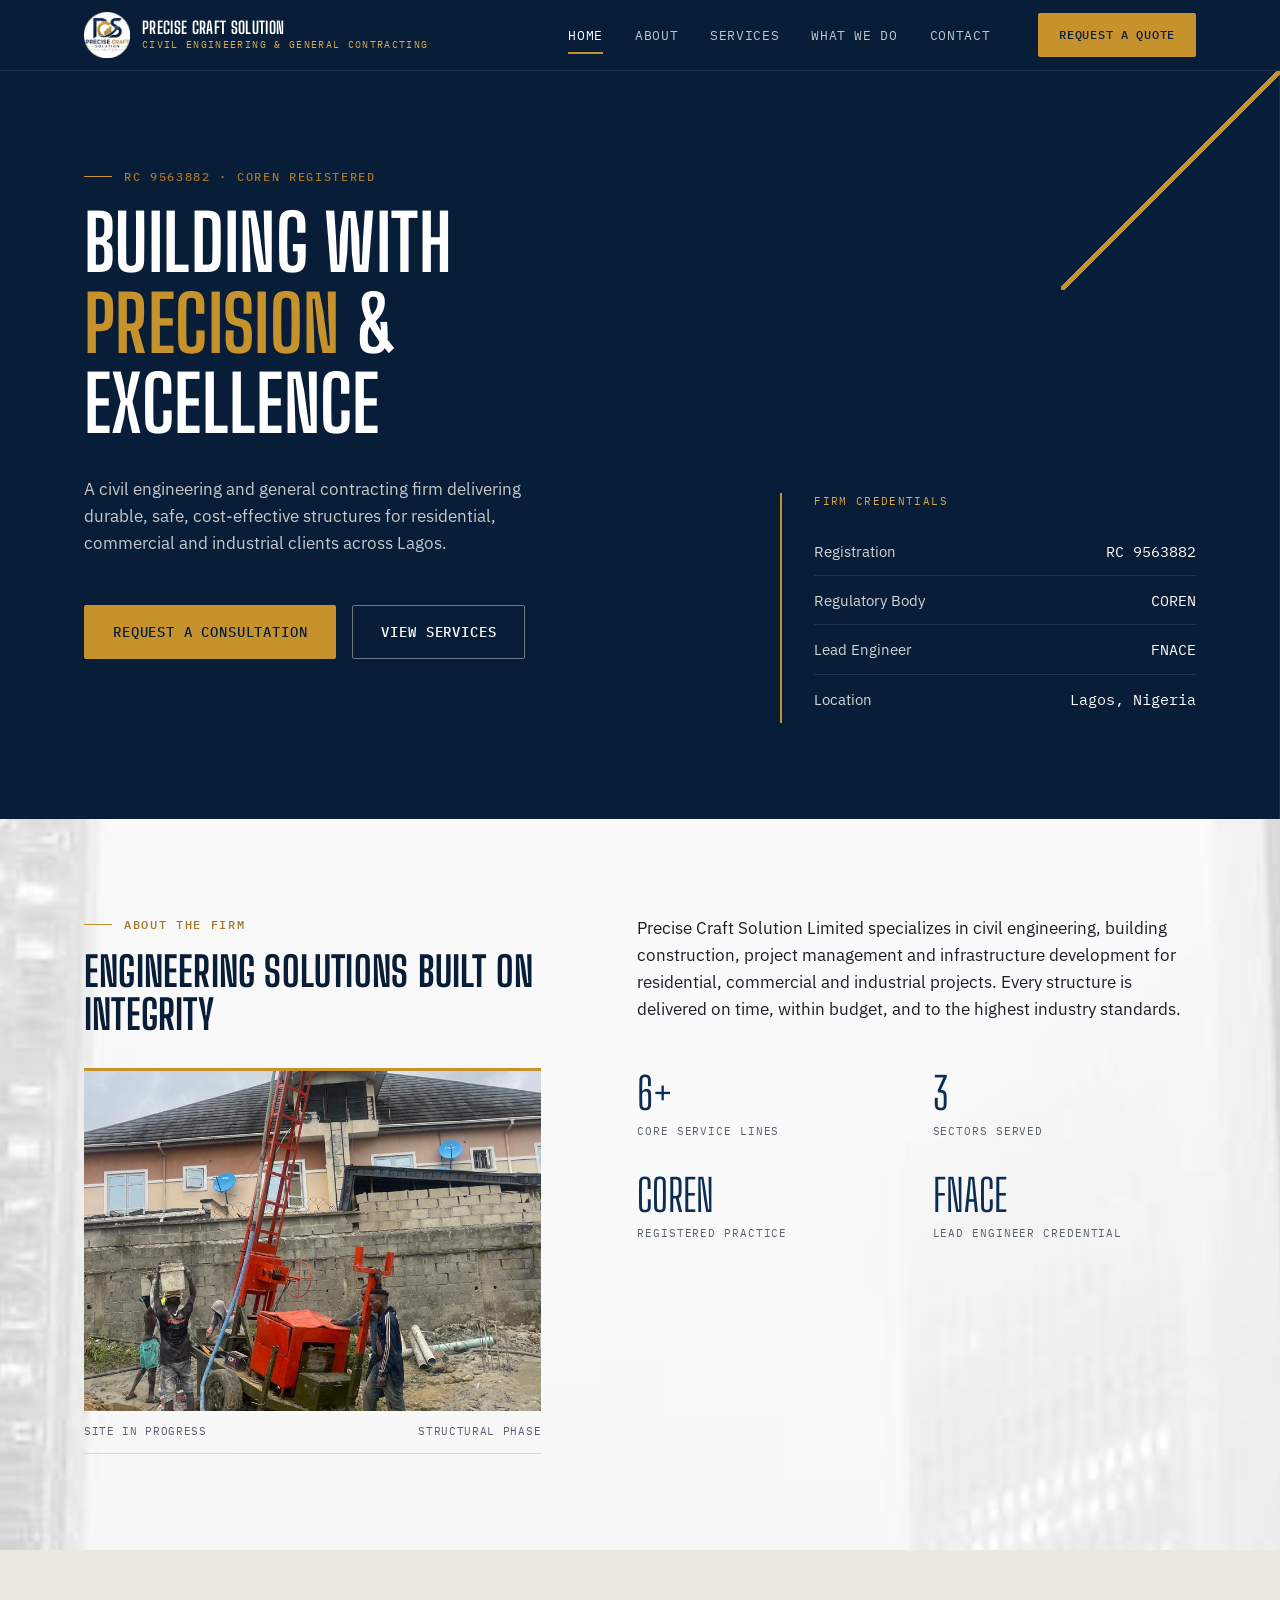
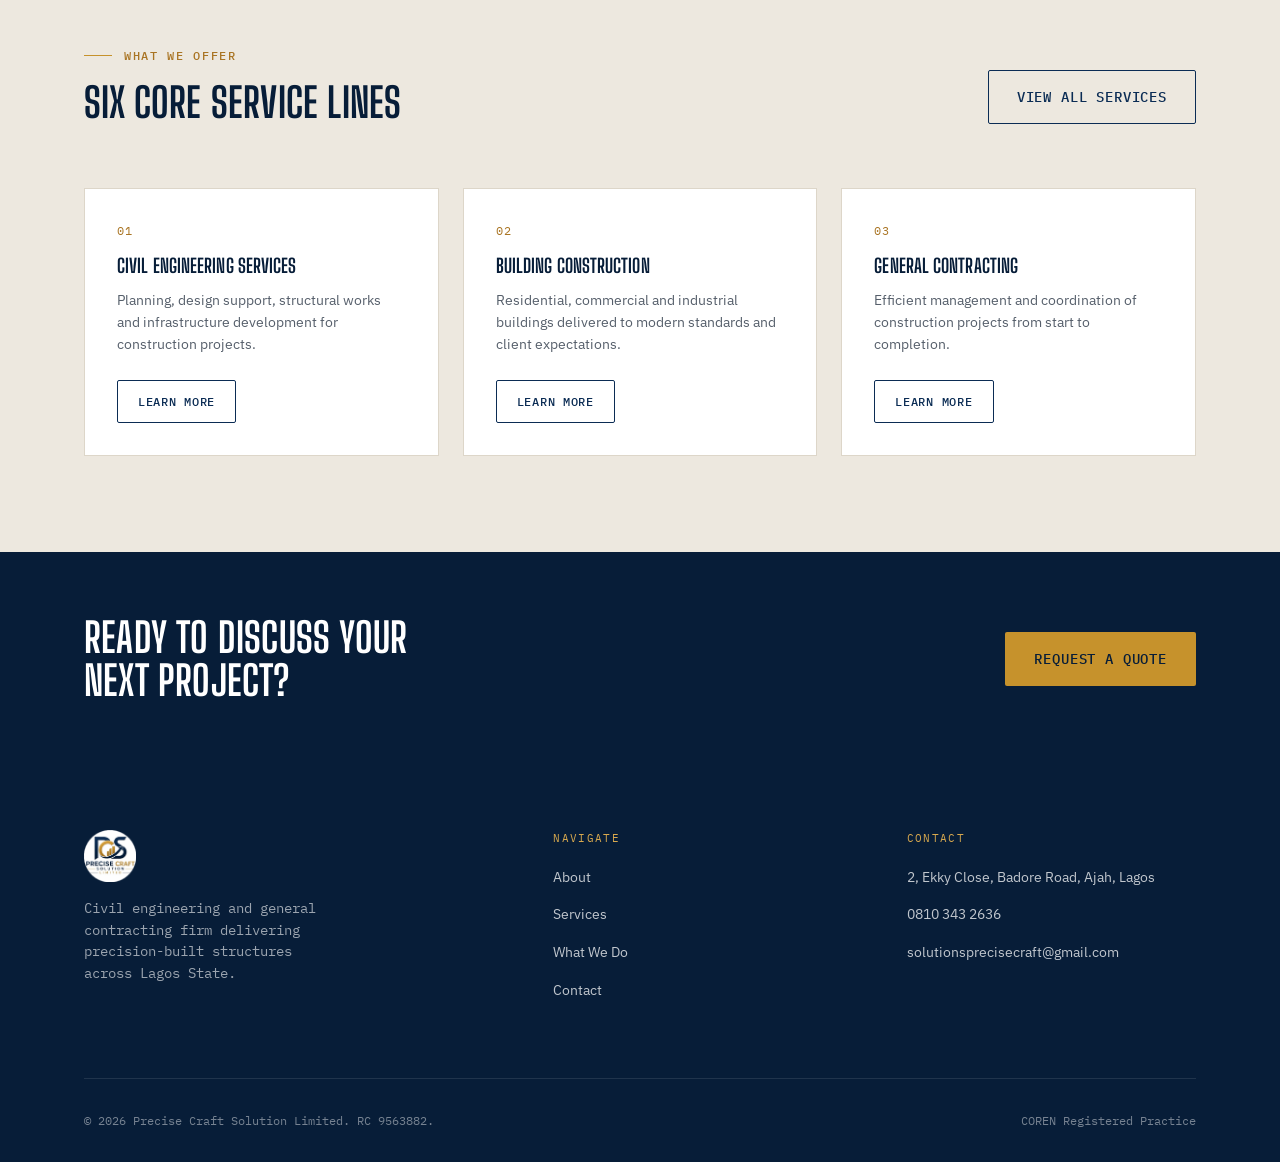
==== index.html @ 860c64ae "first commit" ====
<!DOCTYPE html>
<html lang="en" class="no-js">
<head>
  <script>document.documentElement.classList.replace('no-js','js');</script>
  <meta charset="UTF-8">
  <meta name="viewport" content="width=device-width, initial-scale=1.0">
  <title>Precise Craft Solution Limited | Civil Engineering & General Contracting</title>
  <meta name="description" content="Precise Craft Solution Limited is a COREN-registered civil engineering and general contracting firm delivering building construction, road works, renovation and project management across Lagos.">
   
  <link rel="preconnect" href="https://fonts.googleapis.com">
  <link rel="preconnect" href="https://fonts.gstatic.com" crossorigin>
  <link href="https://fonts.googleapis.com/css2?family=Big+Shoulders+Display:wght@600;700;800&family=IBM+Plex+Sans:wght@400;500;600&family=IBM+Plex+Mono:wght@400;500&display=swap" rel="stylesheet">
   
    <link rel="icon" type="image/png" sizes="192x192" href="assets/Dsfavicon_io/android-chrome-192x192.png">
    <link rel="icon" type="image/png" sizes="512x512" href="assets/Dsfavicon_io/android-chrome-512x512.png">
   <link rel="apple-touch-icon" sizes="180x180" href="assets/Dsfavicon_io/apple-touch-icon.png">
   <link rel="icon" type="image/png" sizes="32x32" href="assets/Dsfavicon_io/favicon-16x16.png">
   <link rel="icon" type="image/png" sizes="16x16" href="assets/Dsfavicon_io/favicon-32x32.png">
   <link rel="manifest" href="assets/Dsfavicon_io/site.webmanifest">

  <link rel="stylesheet" href="css/variables.css">
  <link rel="stylesheet" href="css/base.css">
  <link rel="stylesheet" href="css/typography.css">
  <link rel="stylesheet" href="css/components.css">
  <link rel="stylesheet" href="css/home.css">

</head>
<body>
   <!-- Page Loader -->
    <div class="page-loader" id="pageLoader">
      <div class="loader-logo"><img src="assets/images/logo.png"></div>
      <div class="loader-bar"><div class="loader-fill"></div></div>
    </div>

  <a href="#main" class="visually-hidden">Skip to main content</a>

  <header class="site-header">
    <div class="container site-header__inner">
      <a href="index.html" class="site-header__brand">
        <img src="assets/images/logo.png" alt="Precise Craft Solution Limited logo">
        <span class="site-header__brand-text">Precise Craft Solution
          <span>Civil Engineering &amp; General Contracting</span>
        </span>
      </a>

      <nav class="site-nav" aria-label="Primary">
        <ul class="site-nav__list">
          <li><a href="index.html" aria-current="page">Home</a></li>
          <li><a href="about.html">About</a></li>
          <li><a href="services.html">Services</a></li>
          <li><a href="capabilities.html">What We Do</a></li>
          <li><a href="contact.html">Contact</a></li>
        </ul>
        <a href="contact.html" class="btn btn-primary btn-small">Request a Quote</a>
      </nav>

      <button class="nav-toggle" aria-label="Toggle menu" aria-expanded="false">
        <span></span><span></span><span></span>
      </button>
    </div>
  </header>

  <main id="main">

    <!-- HERO -->
    <section class="hero">
      <div class="container hero__grid">
        <div>
          <p class="eyebrow">RC 9563882 · COREN Registered</p>
          <h1 class="hero__headline">Building With <em>Precision</em> &amp; Excellence</h1>
          <p class="hero__lead">A civil engineering and general contracting firm delivering durable, safe, cost-effective structures for residential, commercial and industrial clients across Lagos.</p>
          <div class="hero__actions">
            <a href="contact.html" class="btn btn-primary">Request a Consultation</a>
            <a href="services.html" class="btn btn-outline-light">View Services</a>
          </div>
        </div>

        <div class="hero__panel">
          <p class="hero__panel-label">Firm Credentials</p>
          <ul class="hero__panel-list">
            <li><span>Registration</span><span>RC 9563882</span></li>
            <li><span>Regulatory Body</span><span>COREN</span></li>
            <li><span>Lead Engineer</span><span>FNACE</span></li>
            <li><span>Location</span><span>Lagos, Nigeria</span></li>
          </ul>
        </div>
      </div>
    </section>

    <!-- INTRO / CAPACITY -->
    <section class="intro">
      <div class="container intro__grid">
        <div>
          <p class="eyebrow">About The Firm</p>
          <h2>Engineering Solutions Built On Integrity</h2>
          <div class="intro__media reveal" style="margin-top: var(--space-6);">
            <img src="assets/images/site-work.jpg" alt="Concrete building structure under construction with scaffolding and site crane" loading="lazy">
            <div class="intro__media-caption">
              <span>Site In Progress</span>
              <span>Structural Phase</span>
            </div>
          </div>
        </div>
        <div>
          <p class="lead">Precise Craft Solution Limited specializes in civil engineering, building construction, project management and infrastructure development for residential, commercial and industrial projects. Every structure is delivered on time, within budget, and to the highest industry standards.</p>

          <div class="intro__stats reveal">
            <div>
              <div class="stat__number">6+</div>
              <div class="stat__label">Core Service Lines</div>
            </div>
            <div>
              <div class="stat__number">3</div>
              <div class="stat__label">Sectors Served</div>
            </div>
            <div>
              <div class="stat__number">COREN</div>
              <div class="stat__label">Registered Practice</div>
            </div>
            <div>
              <div class="stat__number">FNACE</div>
              <div class="stat__label">Lead Engineer Credential</div>
            </div>
          </div>
        </div>
      </div>
    </section>

    <!-- SERVICES PREVIEW -->
    <section class="services-preview">
      <div class="container">
        <div class="services-preview__header">
          <div>
            <p class="eyebrow">What We Offer</p>
            <h2>Six Core Service Lines</h2>
          </div>
          <a href="services.html" class="btn btn-outline-dark">View All Services</a>
        </div>

        <div class="service-grid">
          <article class="card reveal">
            <div class="card__index">01</div>
            <h3 class="card__title">Civil Engineering Services</h3>
            <p class="card__text">Planning, design support, structural works and infrastructure development for construction projects.</p>
            <a href="services.html#civil-engineering" class="btn btn-outline-dark btn-small">Learn More</a>
          </article>

          <article class="card reveal">
            <div class="card__index">02</div>
            <h3 class="card__title">Building Construction</h3>
            <p class="card__text">Residential, commercial and industrial buildings delivered to modern standards and client expectations.</p>
            <a href="services.html#building-construction" class="btn btn-outline-dark btn-small">Learn More</a>
          </article>

          <article class="card reveal">
            <div class="card__index">03</div>
            <h3 class="card__title">General Contracting</h3>
            <p class="card__text">Efficient management and coordination of construction projects from start to completion.</p>
            <a href="services.html#general-contracting" class="btn btn-outline-dark btn-small">Learn More</a>
          </article>
        </div>
      </div>
    </section>

    <!-- CTA BAND -->
    <section class="cta-band">
      <div class="container cta-band__inner">
        <h2>Ready To Discuss Your Next Project?</h2>
        <a href="contact.html" class="btn btn-primary">Request a Quote</a>
      </div>
    </section>

  </main>

  <footer class="site-footer">
    <div class="container">
      <div class="footer-grid">
        <div>
          <img src="assets/images/logo.png" alt="Precise Craft Solution Limited" style="height:52px;width:52px;">
          <p class="footer-brand__text">Civil engineering and general contracting firm delivering precision-built structures across Lagos State.</p>
        </div>
        <div>
          <p class="footer-heading">Navigate</p>
          <ul class="footer-list">
            <li><a href="about.html">About</a></li>
            <li><a href="services.html">Services</a></li>
            <li><a href="capabilities.html">What We Do</a></li>
            <li><a href="contact.html">Contact</a></li>
          </ul>
        </div>
        <div>
          <p class="footer-heading">Contact</p>
          <ul class="footer-list">
            <li><span>2, Ekky Close, Badore Road, Ajah, Lagos</span></li>
            <li><a href="wa.me/+2348103432636">0810 343 2636</a></li>
            <li><a href="mailto:solutionsprecisecraft@gmail.com">solutionsprecisecraft@gmail.com</a></li>
          </ul>
        </div>
      </div>
      <div class="footer-bottom">
        <span>&copy; 2026 Precise Craft Solution Limited. RC 9563882.</span>
        <span>COREN Registered Practice</span>
      </div>
    </div>
  </footer>

  <script src="js/main.js"></script>
</body>
</html>
---- css/variables.css ----
/* ==========================================================================
   PRECISE CRAFT SOLUTION LIMITED — Design Tokens
   Brand colors extracted directly from company logo.
   ========================================================================== */

:root {

  /* ---- Color: Navy (primary, dominant) ---- */
  --navy-900: #071D38;   /* deepest — dark section backgrounds */
  --navy-800: #0B2C54;   /* brand primary — logo navy */
  --navy-700: #123A6B;   /* hover / lighter surface on dark */
  --navy-600: #1D4E86;   /* links on dark, mid accents */

  /* ---- Color: Gold (accent — used sparingly) ---- */
  --gold-600: #A97423;   /* deep gold — text-on-light emphasis */
  --gold-500: #C6922C;   /* brand primary gold */
  --gold-400: #D9A94E;   /* lighter gold — hover states */
  --gold-100: #F3E4C6;   /* faint gold wash — badges, tints */

  /* ---- Color: Neutrals (warm, not clinical) ---- */
  --concrete-100: #F6F3EE; /* page background — warm off-white */
  --concrete-200: #EDE8DF; /* section alternation */
  --concrete-300: #DDD6C9; /* borders, hairlines */
  --steel-400: #8B93A0;    /* secondary neutral, muted labels */
  --steel-600: #565F6B;    /* body text on light, secondary */
  --ink-900: #1A1F27;      /* primary text — warm near-black */

  /* ---- Color: Surface / Utility ---- */
  --white: #FFFFFF;
  --success: #2F6B4F;
  --error: #A63A3A;

  /* ---- Typography ---- */
  --font-display: 'Big Shoulders Display', sans-serif;
  --font-body: 'IBM Plex Sans', sans-serif;
  --font-mono: 'IBM Plex Mono', monospace;

  /* Type scale (fluid via clamp) */
  --text-display: clamp(2.75rem, 6vw, 5.5rem);
  --text-h1: clamp(2.25rem, 4.5vw, 3.75rem);
  --text-h2: clamp(1.75rem, 3.2vw, 2.75rem);
  --text-h3: clamp(1.35rem, 2.2vw, 1.75rem);
  --text-h4: clamp(1.1rem, 1.5vw, 1.35rem);
  --text-body-lg: clamp(1.05rem, 1.3vw, 1.2rem);
  --text-body: 1rem;
  --text-small: 0.875rem;
  --text-caption: 0.75rem;

  /* ---- Spacing (8pt grid) ---- */
  --space-1: 4px;
  --space-2: 8px;
  --space-3: 12px;
  --space-4: 16px;
  --space-5: 24px;
  --space-6: 32px;
  --space-7: 48px;
  --space-8: 64px;
  --space-9: 96px;
  --space-10: 128px;

  /* ---- Layout ---- */
  --container-max: 1240px;
  --container-pad: clamp(20px, 5vw, 64px);

  /* ---- Radius (minimal — this brand is angular, not soft) ---- */
  --radius-sm: 2px;
  --radius-md: 4px;

  /* ---- Shadow (subtle, elevation not decoration) ---- */
  --shadow-sm: 0 1px 3px rgba(7, 29, 56, 0.08);
  --shadow-md: 0 4px 16px rgba(7, 29, 56, 0.10);
  --shadow-lg: 0 12px 32px rgba(7, 29, 56, 0.14);

  /* ---- Motion ---- */
  --ease: cubic-bezier(0.4, 0, 0.2, 1);
  --duration-fast: 150ms;
  --duration-base: 250ms;
  --duration-slow: 400ms;
}
---- css/base.css ----
/* ==========================================================================
   Base — reset & foundational element styles
   ========================================================================== */

*, *::before, *::after {
  box-sizing: border-box;
  margin: 0;
  padding: 0;
}

html {
  scroll-behavior: smooth;
  -webkit-text-size-adjust: 100%;
}

@media (prefers-reduced-motion: reduce) {
  html {
    scroll-behavior: auto;
  }
  *, *::before, *::after {
    animation-duration: 0.01ms !important;
    animation-iteration-count: 1 !important;
    transition-duration: 0.01ms !important;
    scroll-behavior: auto !important;
  }
}

body {
  font-family: var(--font-body);
  font-size: var(--text-body);
  line-height: 1.6;
  color: var(--ink-900);
  background-image: url(../assets/images/site-progress.jpeg);
  background-position: center;
  background-size:cover;
  -webkit-font-smoothing: antialiased;
  overflow-x: hidden;
}

img, picture, svg {
  display: block;
  max-width: 100%;
  height: auto;
}

a {
  color: inherit;
  text-decoration: none;
}

button {
  font-family: inherit;
  cursor: pointer;
  border: none;
  background: none;
}

ul, ol {
  list-style: none;
}

input, textarea, select, button {
  font-family: inherit;
  font-size: inherit;
}

/* Visible focus states — accessibility non-negotiable */
a:focus-visible,
button:focus-visible,
input:focus-visible,
textarea:focus-visible,
select:focus-visible {
  outline: 2px solid var(--gold-500);
  outline-offset: 3px;
}

/* Layout utility */
.container {
  max-width: var(--container-max);
  margin-inline: auto;
  padding-inline: var(--container-pad);
}

.visually-hidden {
  position: absolute;
  width: 1px;
  height: 1px;
  overflow: hidden;
  clip: rect(0, 0, 0, 0);
  white-space: nowrap;
}

section {
  position: relative;
}

.page-loader {
  position: fixed;
  inset: 0;
  z-index: 99999;
  background: var(--navy-900);
  display: flex;
  flex-direction: column;
  align-items: center;
  justify-content: center;
  gap: 1.5rem;
  transition:
    opacity 0.5s ease,
    visibility 0.5s ease;
}

.page-loader.hidden {
  opacity: 0;
  visibility: hidden;
}

.loader-logo {
  font-family: var(--font-body);
  font-size: 1.8rem;
  font-weight: 700;
  color: var(--text-primary);
  letter-spacing: -0.02em;
}

.loader-logo img {
  width:auto ;
  height: 56px;
}

.loader-bar {
  width: 160px;
  height: 2px;
  background: var(--concrete-100);
  border-radius: 999px;
  overflow: hidden;
}

.loader-fill {
  height: 100%;
  width: 0%;
  background: var(--navy-600);
  border-radius: 999px;
  animation: loaderFill 1.4s cubic-bezier(0.4, 0, 0.2, 1) forwards;
}

@keyframes loaderFill {
  0% {
    width: 0%;
  }
  60% {
    width: 80%;
  }
  100% {
    width: 100%;
  }
}
---- css/typography.css ----
/* ==========================================================================
   Typography
   ========================================================================== */

h1, h2, h3, h4 {
  font-family: var(--font-display);
  font-weight: 700;
  line-height: 1.05;
  letter-spacing: 0.005em;
  color: var(--navy-900);
  text-transform: uppercase;
}

h1 { font-size: var(--text-h1); }
h2 { font-size: var(--text-h2); }
h3 { font-size: var(--text-h3); }
h4 { font-size: var(--text-h4); font-weight: 600; }

.display {
  font-family: var(--font-display);
  font-size: var(--text-display);
  font-weight: 800;
  line-height: 0.95;
  letter-spacing: 0.005em;
  text-transform: uppercase;
  color: var(--navy-900);
}

p {
  color: var(--steel-600);
  max-width: 62ch;
}

p.lead {
  font-size: var(--text-body-lg);
  color: var(--ink-900);
}

/* Eyebrow / kicker — spec-sheet style label above headings */
.eyebrow {
  font-family: var(--font-mono);
  font-size: var(--text-caption);
  font-weight: 500;
  letter-spacing: 0.14em;
  text-transform: uppercase;
  color: var(--gold-600);
  display: flex;
  align-items: center;
  gap: var(--space-3);
  margin-bottom: var(--space-4);
}

.eyebrow::before {
  content: '';
  width: 28px;
  height: 1px;
  background: var(--gold-500);
  flex-shrink: 0;
}

/* Mono / data style — used for credentials, numbers, reference codes */
.mono {
  font-family: var(--font-mono);
  letter-spacing: 0.02em;
}

.text-navy { color: var(--navy-800); }
.text-gold { color: var(--gold-600); }
.text-steel { color: var(--steel-600); }
.text-on-dark { color: var(--concrete-100); }
.text-on-dark p { color: rgba(246, 243, 238, 0.75); }
.text-on-dark h1, .text-on-dark h2, .text-on-dark h3, .text-on-dark h4, .text-on-dark .display {
  color: var(--white);
}

@media (max-width: 640px) {
  p { max-width: none; }
}
---- css/components.css ----
/* ==========================================================================
   Components
   ========================================================================== */

/* ---- Buttons ---- */
.btn {
  display: inline-flex;
  align-items: center;
  gap: var(--space-3);
  font-family: var(--font-mono);
  font-size: var(--text-small);
  font-weight: 500;
  letter-spacing: 0.06em;
  text-transform: uppercase;
  padding: 15px 28px;
  border: 1px solid transparent;
  border-radius: var(--radius-sm);
  transition: background-color var(--duration-base) var(--ease),
              color var(--duration-base) var(--ease),
              border-color var(--duration-base) var(--ease),
              transform var(--duration-fast) var(--ease);
  white-space: nowrap;
}

.btn:active { transform: translateY(1px); }

.btn-primary {
  background: var(--gold-500);
  color: var(--navy-900);
}
.btn-primary:hover { background: var(--gold-400); }

.btn-outline-light {
  background: transparent;
  color: var(--white);
  border-color: rgba(255, 255, 255, 0.4);
}
.btn-outline-light:hover {
  border-color: var(--gold-500);
  color: var(--gold-400);
}

.btn-outline-dark {
  background: transparent;
  color: var(--navy-800);
  border-color: var(--navy-800);
}
.btn-outline-dark:hover {
  background: var(--navy-800);
  color: var(--white);
}

.btn-small {
  padding: 11px 20px;
  font-size: 0.75rem;
}

.btn svg {
  width: 14px;
  height: 14px;
  transition: transform var(--duration-base) var(--ease);
}
.btn:hover svg {
  transform: translateX(3px);
}

/* ---- Title Block (signature element) ----
   Modeled on the stamped info block found on real engineering drawings.
   Used to carry credentials wherever trust needs reinforcing. */
.title-block {
  font-family: var(--font-mono);
  font-size: var(--text-caption);
  border: 1px solid rgba(255, 255, 255, 0.2);
  display: grid;
  grid-template-columns: repeat(3, auto);
}

.title-block__cell {
  padding: var(--space-3) var(--space-4);
  border-right: 1px solid rgba(255, 255, 255, 0.2);
}
.title-block__cell:last-child { border-right: none; }

.title-block__label {
  display: block;
  text-transform: uppercase;
  letter-spacing: 0.1em;
  color: var(--gold-400);
  font-size: 0.65rem;
  margin-bottom: 2px;
}

.title-block__value {
  color: var(--white);
  font-size: 0.8rem;
}

.title-block--light {
  border-color: var(--concrete-300);
}
.title-block--light .title-block__cell {
  border-color: var(--concrete-300);
}
.title-block--light .title-block__label {
  color: var(--gold-600);
}
.title-block--light .title-block__value {
  color: var(--navy-900);
}

@media (max-width: 640px) {
  .title-block {
    grid-template-columns: 1fr;
  }
  .title-block__cell {
    border-right: none;
    border-bottom: 1px solid rgba(255, 255, 255, 0.2);
  }
  .title-block--light .title-block__cell {
    border-bottom: 1px solid var(--concrete-300);
  }
  .title-block__cell:last-child { border-bottom: none; }
}

/* ---- Inner Page Hero (About / Services / Capabilities / Contact) ---- */
.page-hero {
  background: var(--navy-900);
  padding-block: var(--space-8) var(--space-7);
  position: relative;
  overflow: hidden;
}

.page-hero::after {
  content: '';
  position: absolute;
  top: -1px;
  right: -1px;
  width: 140px;
  height: 140px;
  background: linear-gradient(135deg, transparent 49%, var(--gold-500) 49%, var(--gold-500) 51%, transparent 51%);
  pointer-events: none;
}

.page-hero__title {
  color: var(--white);
  max-width: 20ch;
}

.page-hero__lead {
  color: rgba(246, 243, 238, 0.75);
  font-size: var(--text-body-lg);
  max-width: 58ch;
  margin-top: var(--space-4);
}

.breadcrumb {
  font-family: var(--font-mono);
  font-size: 0.75rem;
  letter-spacing: 0.06em;
  text-transform: uppercase;
  color: rgba(246, 243, 238, 0.5);
  margin-bottom: var(--space-5);
}
.breadcrumb a { color: rgba(246, 243, 238, 0.7); }
.breadcrumb a:hover { color: var(--gold-400); }

/* ---- Section spacing shared across inner pages ---- */
.section {
  padding-block: var(--space-9);
}
.section--tight {
  padding-block: var(--space-7);
}
.section--alt {
  background: var(--concrete-200);
}
.section__header {
  max-width: 70ch;
  margin-bottom: var(--space-8);
}

.site-header {
  position: sticky;
  top: 0;
  z-index: 100;
  background: var(--navy-900);
  border-bottom: 1px solid rgba(255, 255, 255, 0.08);
}

.site-header__inner {
  display: flex;
  align-items: center;
  justify-content: space-between;
  padding-block: var(--space-3);
}

.site-header__brand {
  display: flex;
  align-items: center;
  gap: var(--space-3);
}

.site-header__brand img {
  height: 46px;
  width: 46px;
}

.site-header__brand-text {
  font-family: var(--font-display);
  font-size: 1.05rem;
  font-weight: 700;
  letter-spacing: 0.02em;
  text-transform: uppercase;
  color: var(--white);
  line-height: 1.1;
}

.site-header__brand-text span {
  display: block;
  font-family: var(--font-mono);
  font-size: 0.6rem;
  font-weight: 400;
  letter-spacing: 0.14em;
  color: var(--gold-400);
  text-transform: uppercase;
  margin-top: 2px;
}

.site-nav {
  display: flex;
  align-items: center;
  gap: var(--space-7);
}

.site-nav__list {
  display: flex;
  gap: var(--space-6);
}

.site-nav__list a {
  font-family: var(--font-mono);
  font-size: 0.8rem;
  letter-spacing: 0.05em;
  text-transform: uppercase;
  color: rgba(255, 255, 255, 0.75);
  padding-block: var(--space-2);
  position: relative;
  transition: color var(--duration-base) var(--ease);
}

.site-nav__list a:hover,
.site-nav__list a[aria-current="page"] {
  color: var(--white);
}

.site-nav__list a[aria-current="page"]::after {
  content: '';
  position: absolute;
  left: 0;
  bottom: -2px;
  width: 100%;
  height: 2px;
  background: var(--gold-500);
}

.nav-toggle {
  display: none;
  flex-direction: column;
  gap: 5px;
  padding: var(--space-2);
}
.nav-toggle span {
  width: 22px;
  height: 2px;
  background: var(--white);
  transition: transform var(--duration-base) var(--ease), opacity var(--duration-base) var(--ease);
}
.nav-toggle[aria-expanded="true"] span:nth-child(1) { transform: translateY(7px) rotate(45deg); }
.nav-toggle[aria-expanded="true"] span:nth-child(2) { opacity: 0; }
.nav-toggle[aria-expanded="true"] span:nth-child(3) { transform: translateY(-7px) rotate(-45deg); }

@media (max-width: 860px) {
  .site-nav {
    position: fixed;
    inset: 0 0 0 30%;
    top: 74px;
    background: var(--navy-900);
    flex-direction: column;
    align-items: flex-start;
    padding: var(--space-7) var(--space-5);
    transform: translateX(100%);
    transition: transform var(--duration-slow) var(--ease);
    border-left: 1px solid rgba(255, 255, 255, 0.1);
  }
  .site-nav.is-open {
    transform: translateX(0);
  }
  .site-nav__list {
    flex-direction: column;
    gap: var(--space-5);
    width: 100%;
  }
  .site-nav .btn {
    margin-top: var(--space-6);
    width: 100%;
    justify-content: center;
  }
  .nav-toggle {
    display: flex;
  }
}

/* ---- Cards ---- */
.card {
  background: var(--white);
  border: 1px solid var(--concrete-300);
  padding: var(--space-6);
  transition: border-color var(--duration-base) var(--ease),
              transform var(--duration-base) var(--ease),
              box-shadow var(--duration-base) var(--ease);
}

.card:hover {
  border-color: var(--gold-500);
  transform: translateY(-4px);
  box-shadow: var(--shadow-md);
}

.card__index {
  font-family: var(--font-mono);
  font-size: 0.75rem;
  color: var(--gold-600);
  letter-spacing: 0.08em;
  margin-bottom: var(--space-4);
}

.card__title {
  font-size: var(--text-h4);
  margin-bottom: var(--space-3);
}

.card__text {
  font-size: var(--text-small);
  margin-bottom: var(--space-5);
}

/* ---- Footer ---- */
.site-footer {
  background: var(--navy-900);
  color: var(--concrete-100);
  padding-block: var(--space-8) var(--space-6);
}

.footer-grid {
  display: grid;
  grid-template-columns: 1.4fr 1fr 1fr;
  gap: var(--space-8);
  padding-bottom: var(--space-8);
  border-bottom: 1px solid rgba(255, 255, 255, 0.1);
}

.footer-brand__text {
  font-family: var(--font-mono);
  font-size: 0.85rem;
  color: rgba(255, 255, 255, 0.6);
  margin-top: var(--space-4);
  max-width: 32ch;
}

.footer-heading {
  font-family: var(--font-mono);
  font-size: 0.7rem;
  letter-spacing: 0.12em;
  text-transform: uppercase;
  color: var(--gold-400);
  margin-bottom: var(--space-4);
}

.footer-list li {
  margin-bottom: var(--space-3);
}

.footer-list a,
.footer-list span {
  font-size: 0.9rem;
  color: rgba(255, 255, 255, 0.75);
}

.footer-list a:hover {
  color: var(--gold-400);
}

.footer-bottom {
  display: flex;
  justify-content: space-between;
  align-items: center;
  padding-top: var(--space-6);
  font-family: var(--font-mono);
  font-size: 0.75rem;
  color: rgba(255, 255, 255, 0.45);
  flex-wrap: wrap;
  gap: var(--space-3);
}

@media (max-width: 860px) {
  .footer-grid {
    grid-template-columns: 1fr;
    gap: var(--space-6);
  }
}

/* ---- Form elements ---- */
.field {
  margin-bottom: var(--space-5);
}

.field label {
  display: block;
  font-family: var(--font-mono);
  font-size: 0.75rem;
  letter-spacing: 0.06em;
  text-transform: uppercase;
  color: var(--navy-800);
  margin-bottom: var(--space-2);
}

.field input,
.field textarea,
.field select {
  width: 100%;
  padding: 14px 16px;
  background: var(--white);
  border: 1px solid var(--concrete-300);
  border-radius: var(--radius-sm);
  color: var(--ink-900);
  transition: border-color var(--duration-base) var(--ease);
}

.field input:focus,
.field textarea:focus,
.field select:focus {
  border-color: var(--gold-500);
  outline: none;
}

.field textarea {
  resize: vertical;
  min-height: 140px;
}
---- css/home.css ----
/* ==========================================================================
   Home Page Sections
   ========================================================================== */

/* ---- Hero ---- */
.hero {
  background: var(--navy-900);
  padding-top: var(--space-9);
  padding-bottom: var(--space-9);
  position: relative;
  overflow: hidden;
}

.hero::before {
  content: '';
  position: absolute;
  top: -1px;
  right: -1px;
  width: 220px;
  height: 220px;
  background: linear-gradient(135deg, transparent 49.3%, var(--gold-500) 49.3%, var(--gold-500) 50.7%, transparent 50.7%);
  pointer-events: none;
}

.hero::after {
  content: '';
  position: absolute;
  top: 0;
  right: 0;
  width: 1px;
  height: 100%;
  background: rgba(201, 146, 44, 0.15);
  pointer-events: none;
}

.hero__grid {
  display: grid;
  grid-template-columns: 1.3fr 0.9fr;
  gap: var(--space-9);
  align-items: end;
}

.hero__headline {
  font-size: var(--text-display);
  color: var(--white);
  margin-bottom: var(--space-6);
}

.hero__headline em {
  font-style: normal;
  color: var(--gold-500);
}

.hero__lead {
  font-size: var(--text-body-lg);
  color: rgba(246, 243, 238, 0.8);
  margin-bottom: var(--space-7);
  max-width: 46ch;
}

.hero__actions {
  display: flex;
  gap: var(--space-4);
  margin-bottom: var(--space-8);
  flex-wrap: wrap;
}

.hero__panel {
  border-left: 2px solid var(--gold-500);
  padding-left: var(--space-6);
}

.hero__panel-label {
  font-family: var(--font-mono);
  font-size: 0.7rem;
  letter-spacing: 0.12em;
  text-transform: uppercase;
  color: var(--gold-400);
  margin-bottom: var(--space-4);
}

.hero__panel-list li {
  font-family: var(--font-body);
  color: rgba(246, 243, 238, 0.85);
  font-size: 0.95rem;
  padding-block: var(--space-3);
  border-bottom: 1px solid rgba(255, 255, 255, 0.1);
  display: flex;
  justify-content: space-between;
  gap: var(--space-4);
}

.hero__panel-list li:last-child { border-bottom: none; }

.hero__panel-list span:last-child {
  font-family: var(--font-mono);
  color: var(--white);
  text-align: right;
}

@media (max-width: 940px) {
  .hero__grid {
    grid-template-columns: 1fr;
    gap: var(--space-7);
  }
  .hero::before { width: 100%; opacity: 0.2; }
}

/* ---- Intro / About preview ---- */
.intro {
  padding-block: var(--space-9);
}

.intro__grid {
  display: grid;
  grid-template-columns: 0.9fr 1.1fr;
  gap: var(--space-9);
}

.intro__media {
  position: relative;
}

.intro__media img {
  width: 100%;
  aspect-ratio: 4 / 3;
  object-fit: cover;
  object-position: center 65%;
  border-top: 3px solid var(--gold-500);
}

.intro__media-caption {
  display: flex;
  justify-content: space-between;
  padding-block: var(--space-3);
  font-family: var(--font-mono);
  font-size: 0.7rem;
  letter-spacing: 0.06em;
  text-transform: uppercase;
  color: var(--steel-600);
  border-bottom: 1px solid var(--concrete-300);
}

.intro__stats {
  display: grid;
  grid-template-columns: 1fr 1fr;
  gap: var(--space-6);
  margin-top: var(--space-7);
}

.stat__number {
  font-family: var(--font-display);
  font-size: clamp(2rem, 3.5vw, 2.75rem);
  color: var(--navy-800);
  line-height: 1;
}

.stat__label {
  font-family: var(--font-mono);
  font-size: 0.7rem;
  letter-spacing: 0.08em;
  text-transform: uppercase;
  color: var(--steel-600);
  margin-top: var(--space-2);
}

@media (max-width: 860px) {
  .intro__grid { grid-template-columns: 1fr; }
}

/* ---- Services preview grid ---- */
.services-preview {
  background: var(--concrete-200);
  padding-block: var(--space-9);
}

.services-preview__header {
  display: flex;
  justify-content: space-between;
  align-items: flex-end;
  gap: var(--space-6);
  margin-bottom: var(--space-8);
  flex-wrap: wrap;
}

.service-grid {
  display: grid;
  grid-template-columns: repeat(3, 1fr);
  gap: var(--space-5);
}

@media (max-width: 940px) {
  .service-grid { grid-template-columns: 1fr 1fr; }
}
@media (max-width: 640px) {
  .service-grid { grid-template-columns: 1fr; }
}

/* ---- Dark CTA band ---- */
.cta-band {
  background: var(--navy-900);
  padding-block: var(--space-8);
}

.cta-band__inner {
  display: flex;
  justify-content: space-between;
  align-items: center;
  gap: var(--space-6);
  flex-wrap: wrap;
}

.cta-band h2 {
  color: var(--white);
  max-width: 20ch;
}

@media (max-width: 640px) {
  .cta-band__inner { flex-direction: column; align-items: flex-start; }
}

/* ---- Reveal on scroll ---- */
.reveal {
  opacity: 0;
  transform: translateY(24px);
  transition: opacity 700ms var(--ease), transform 700ms var(--ease);
}
.reveal.is-visible {
  opacity: 1;
  transform: translateY(0);
}

/* If JS never loads, content must not stay permanently hidden */
.no-js .reveal {
  opacity: 1;
  transform: none;
}
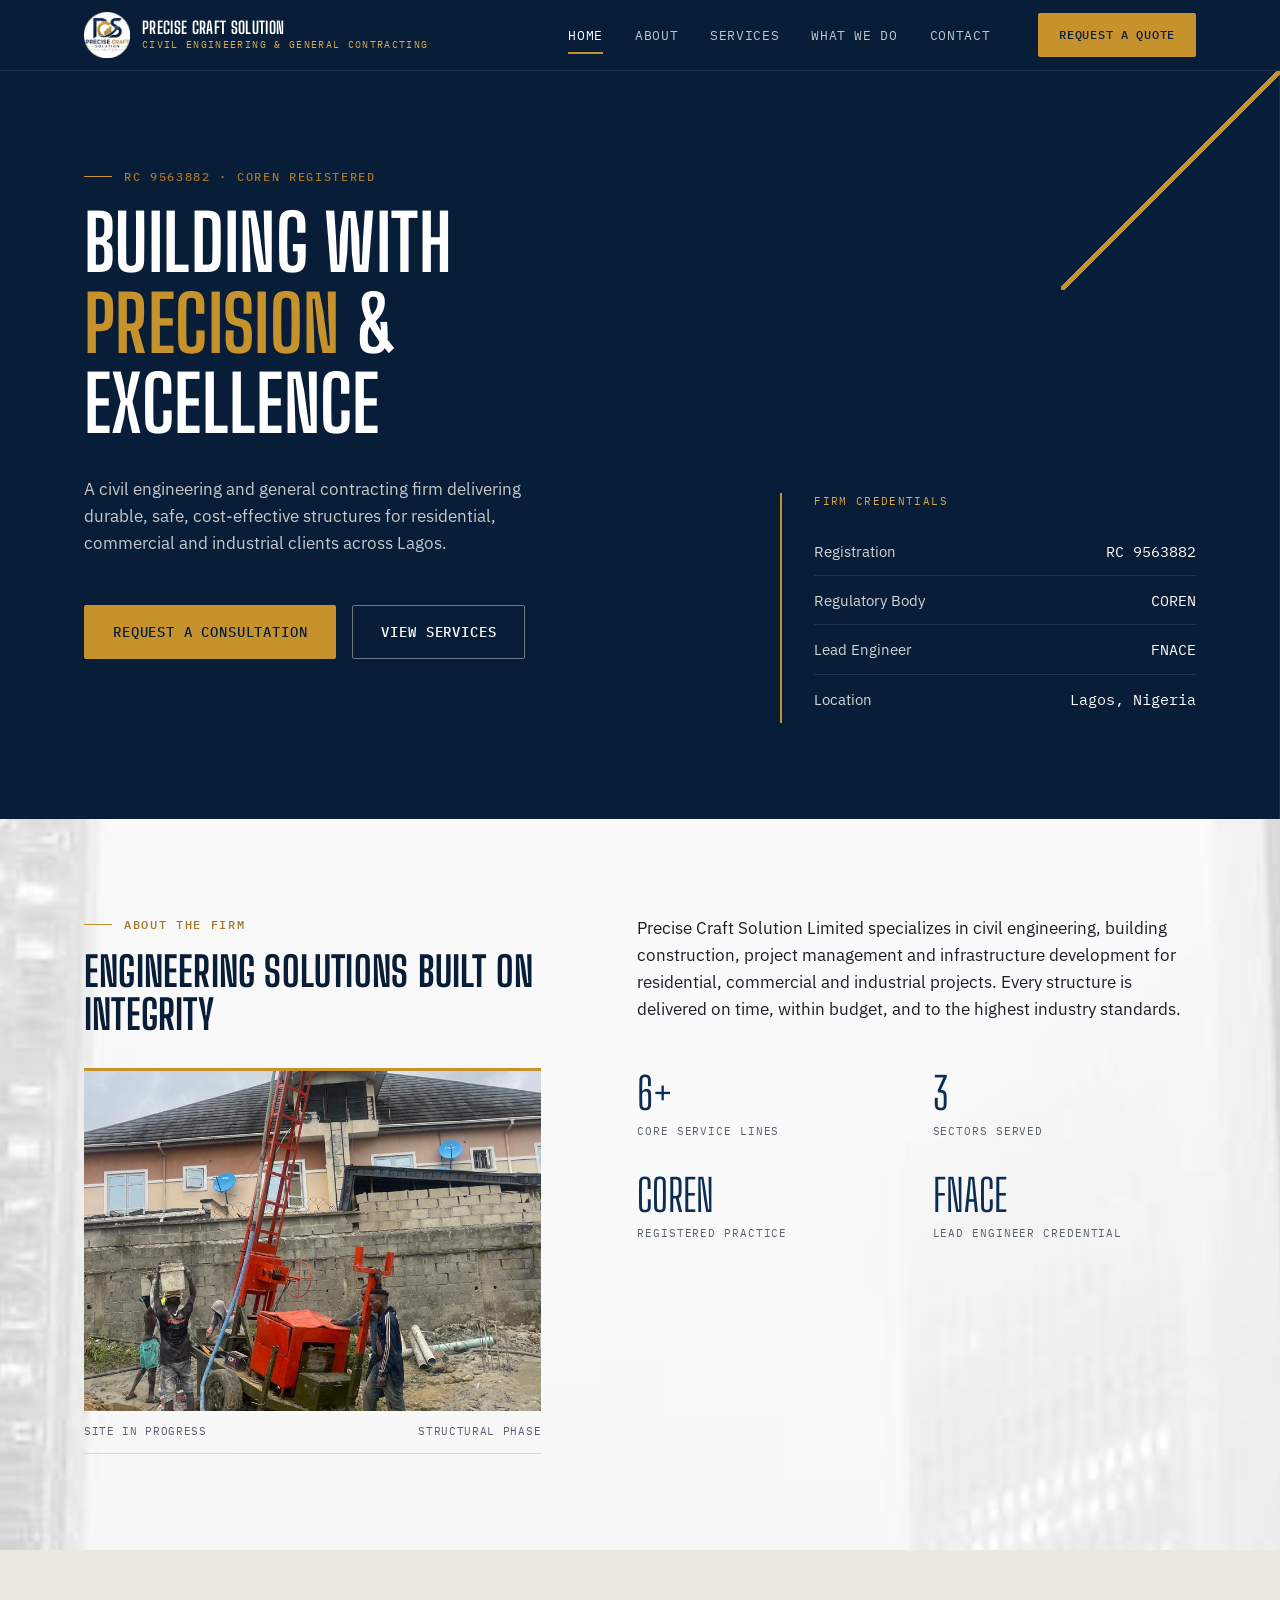
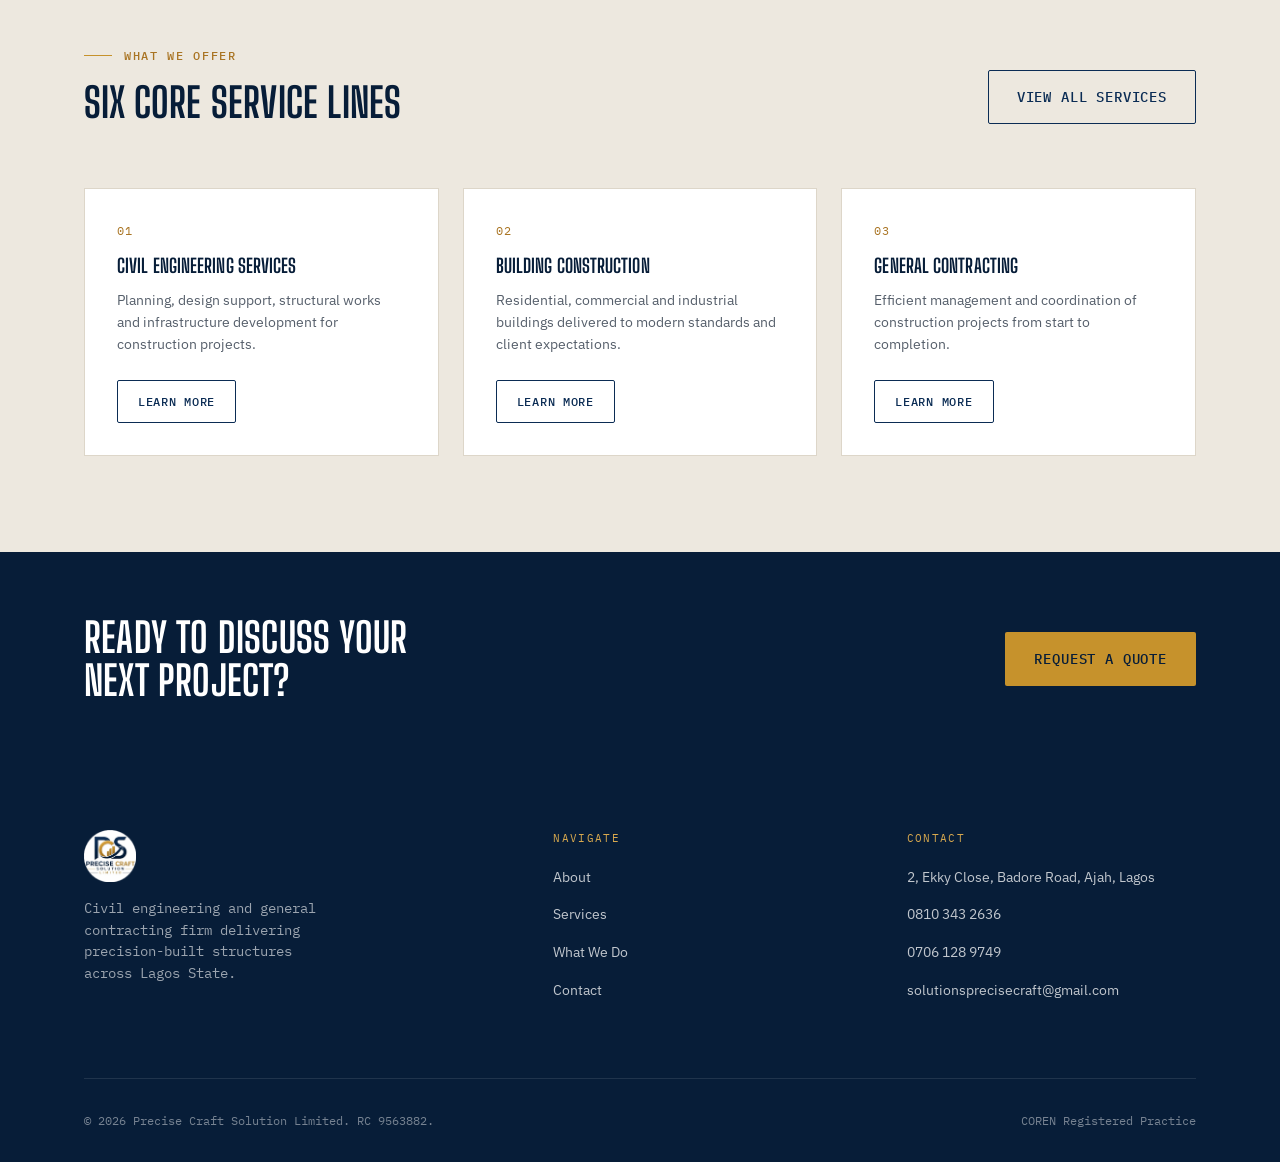
==== commit 3a4b5806: "whatsapp prob" ====
--- a/index.html
+++ b/index.html
@@ -6,7 +6,21 @@
   <meta name="viewport" content="width=device-width, initial-scale=1.0">
   <title>Precise Craft Solution Limited | Civil Engineering & General Contracting</title>
   <meta name="description" content="Precise Craft Solution Limited is a COREN-registered civil engineering and general contracting firm delivering building construction, road works, renovation and project management across Lagos.">
-   
+  
+   <meta
+      property="og:title"
+      content="Precise Craft Solution Limited | Civil Engineering & General Contracting"
+    />
+    <meta
+      property="og:description"
+      content="Precise Craft Solution Limited is a COREN-registered civil engineering and general contracting firm delivering building construction, road works, renovation and project management across Lagos"
+    />
+    <meta property="og:image" content="assets/images/logo.png" />
+    <meta property="og:url" content="https://precisecraftsolution.netlify.app" />
+    <meta property="og:type" content="website" />
+    <meta name="twitter:card" content="summary_large_image" />
+
+
   <link rel="preconnect" href="https://fonts.googleapis.com">
   <link rel="preconnect" href="https://fonts.gstatic.com" crossorigin>
   <link href="https://fonts.googleapis.com/css2?family=Big+Shoulders+Display:wght@600;700;800&family=IBM+Plex+Sans:wght@400;500;600&family=IBM+Plex+Mono:wght@400;500&display=swap" rel="stylesheet">
@@ -192,7 +206,8 @@
           <p class="footer-heading">Contact</p>
           <ul class="footer-list">
             <li><span>2, Ekky Close, Badore Road, Ajah, Lagos</span></li>
-            <li><a href="wa.me/+2348103432636">0810 343 2636</a></li>
+            <li><a href="https://wa.me/2348103432636">0810 343 2636</a></li>
+            <li><a href="tel:+2347061289749" target="_blank">0706 128 9749</a></li>
             <li><a href="mailto:solutionsprecisecraft@gmail.com">solutionsprecisecraft@gmail.com</a></li>
           </ul>
         </div>
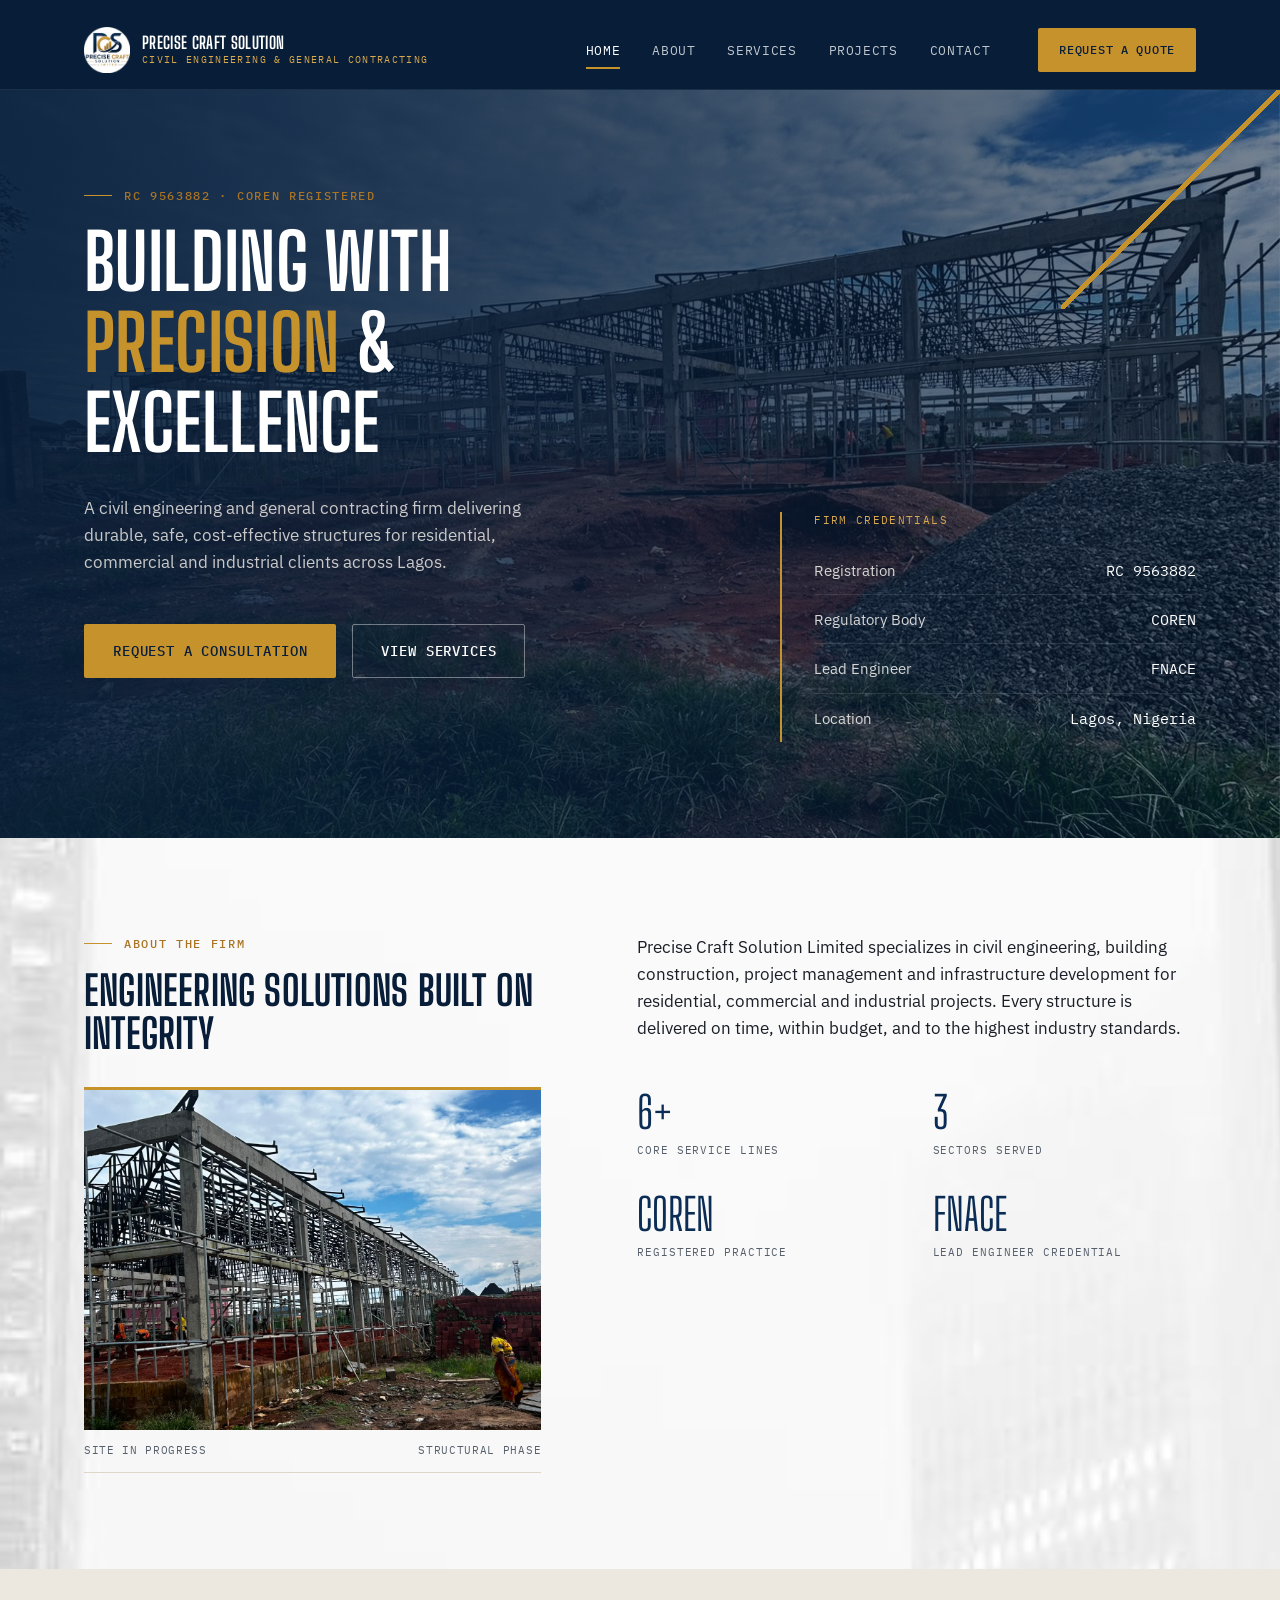
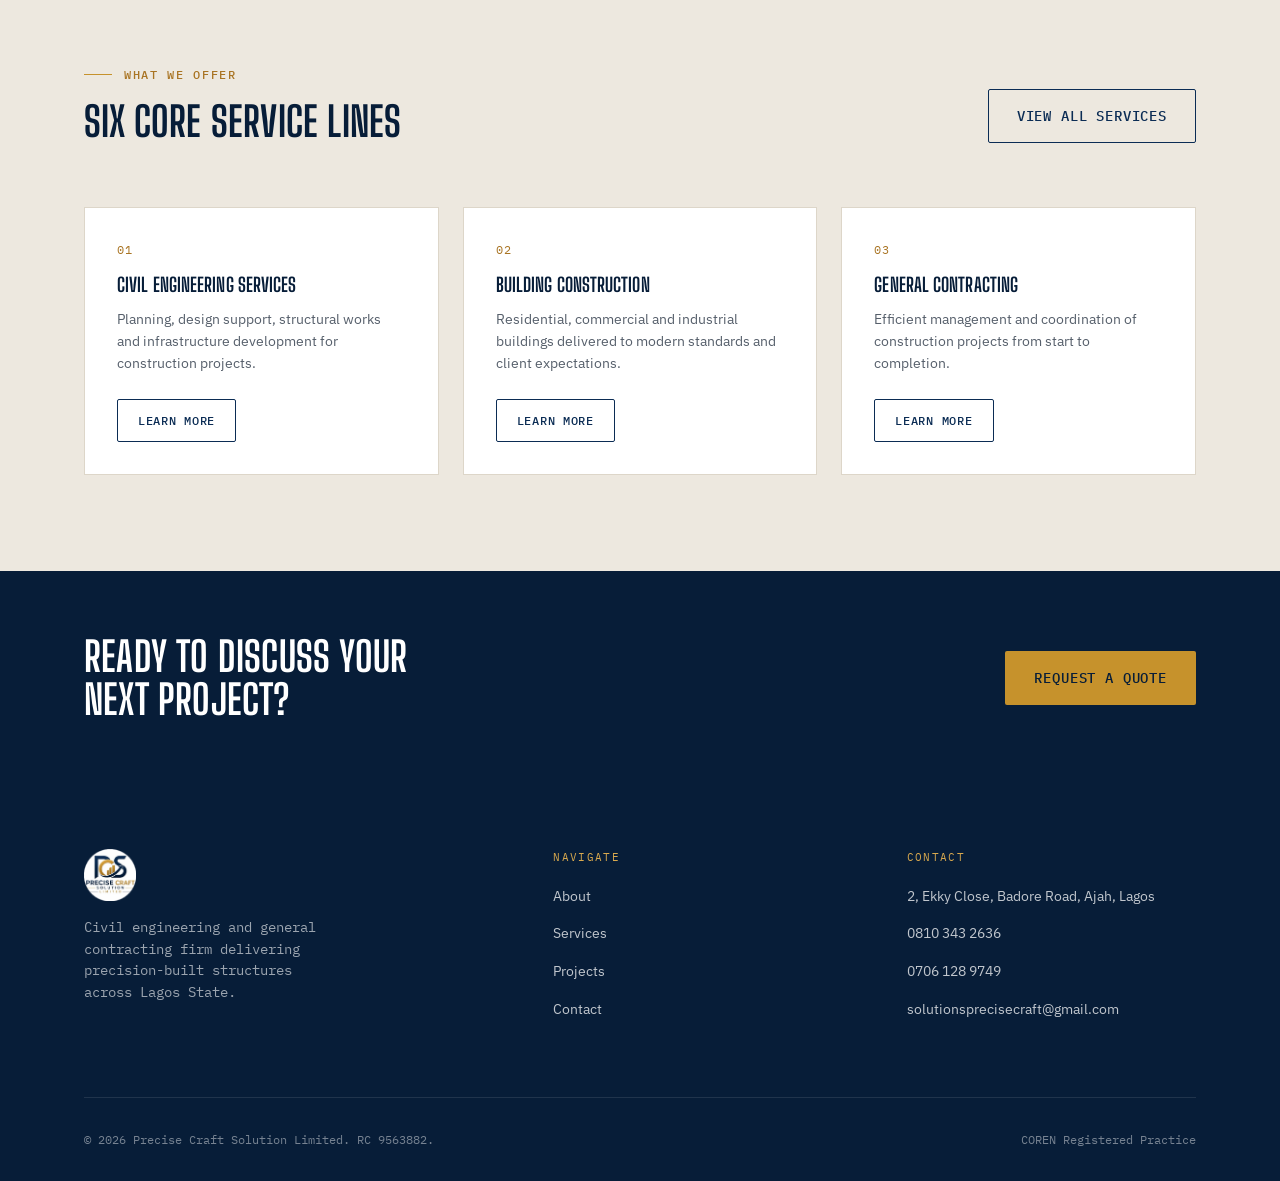
==== commit e45ff891: "projects page" ====
--- a/index.html
+++ b/index.html
@@ -2,6 +2,7 @@
 <html lang="en" class="no-js">
 <head>
   <script>document.documentElement.classList.replace('no-js','js');</script>
+  <link rel="preload" as="image" href="assets/images/logo.png">
   <meta charset="UTF-8">
   <meta name="viewport" content="width=device-width, initial-scale=1.0">
   <title>Precise Craft Solution Limited | Civil Engineering & General Contracting</title>
@@ -62,7 +63,7 @@
           <li><a href="index.html" aria-current="page">Home</a></li>
           <li><a href="about.html">About</a></li>
           <li><a href="services.html">Services</a></li>
-          <li><a href="capabilities.html">What We Do</a></li>
+          <li><a href="capabilities.html">Projects</a></li>
           <li><a href="contact.html">Contact</a></li>
         </ul>
         <a href="contact.html" class="btn btn-primary btn-small">Request a Quote</a>
@@ -108,7 +109,7 @@
           <p class="eyebrow">About The Firm</p>
           <h2>Engineering Solutions Built On Integrity</h2>
           <div class="intro__media reveal" style="margin-top: var(--space-6);">
-            <img src="assets/images/site-work.jpg" alt="Concrete building structure under construction with scaffolding and site crane" loading="lazy">
+            <img src="assets/images/works/IMG-20261025-WA0107.jpg" alt="Concrete building structure under construction with scaffolding and site crane" loading="lazy">
             <div class="intro__media-caption">
               <span>Site In Progress</span>
               <span>Structural Phase</span>
@@ -198,7 +199,7 @@
           <ul class="footer-list">
             <li><a href="about.html">About</a></li>
             <li><a href="services.html">Services</a></li>
-            <li><a href="capabilities.html">What We Do</a></li>
+            <li><a href="capabilities.html">Projects</a></li>
             <li><a href="contact.html">Contact</a></li>
           </ul>
         </div>
--- a/css/components.css
+++ b/css/components.css
@@ -124,7 +124,14 @@
 
 /* ---- Inner Page Hero (About / Services / Capabilities / Contact) ---- */
 .page-hero {
-  background: var(--navy-900);
+  background-color: var(--navy-900);
+background-image:
+  linear-gradient(90deg, rgba(7, 29, 56, 0.92) 0%, rgba(7, 29, 56, 0.78) 45%, rgba(7, 29, 56, 0.55) 100%),
+  url('../assets/images/works/IMG-20261025-WA0108.jpg');
+background-size: cover;
+background-position: center;
+background-repeat: no-repeat;
+
   padding-block: var(--space-8) var(--space-7);
   position: relative;
   overflow: hidden;
@@ -185,6 +192,8 @@
   z-index: 100;
   background: var(--navy-900);
   border-bottom: 1px solid rgba(255, 255, 255, 0.08);
+  height: 90px;
+  padding-top: 15px;
 }
 
 .site-header__inner {
@@ -309,6 +318,13 @@
     display: flex;
   }
 }
+@media (max-width: 940px) {
+  .hero {
+    background-image:
+      linear-gradient(rgba(7, 29, 56, 0.86), rgba(7, 29, 56, 0.86)),
+      url('../assets/images/works/IMG-20261025-WA0118.jpg');
+  }
+}
 
 /* ---- Cards ---- */
 .card {
--- a/css/home.css
+++ b/css/home.css
@@ -4,7 +4,14 @@
 
 /* ---- Hero ---- */
 .hero {
-  background: var(--navy-900);
+  background-color: var(--navy-900);
+background-image:
+  linear-gradient(90deg, rgba(7, 29, 56, 0.92) 0%, rgba(7, 29, 56, 0.78) 45%, rgba(7, 29, 56, 0.55) 100%),
+  url('../assets/images/works/IMG-20261025-WA0108.jpg');
+background-size: cover;
+background-position: center;
+background-repeat: no-repeat;
+
   padding-top: var(--space-9);
   padding-bottom: var(--space-9);
   position: relative;
@@ -218,6 +225,13 @@
 @media (max-width: 640px) {
   .cta-band__inner { flex-direction: column; align-items: flex-start; }
 }
+@media (max-width: 940px) {
+  .hero {
+    background-image:
+      linear-gradient(rgba(7, 29, 56, 0.86), rgba(7, 29, 56, 0.86)),
+      url('../assets/images/logo.png');
+  }
+}
 
 /* ---- Reveal on scroll ---- */
 .reveal {
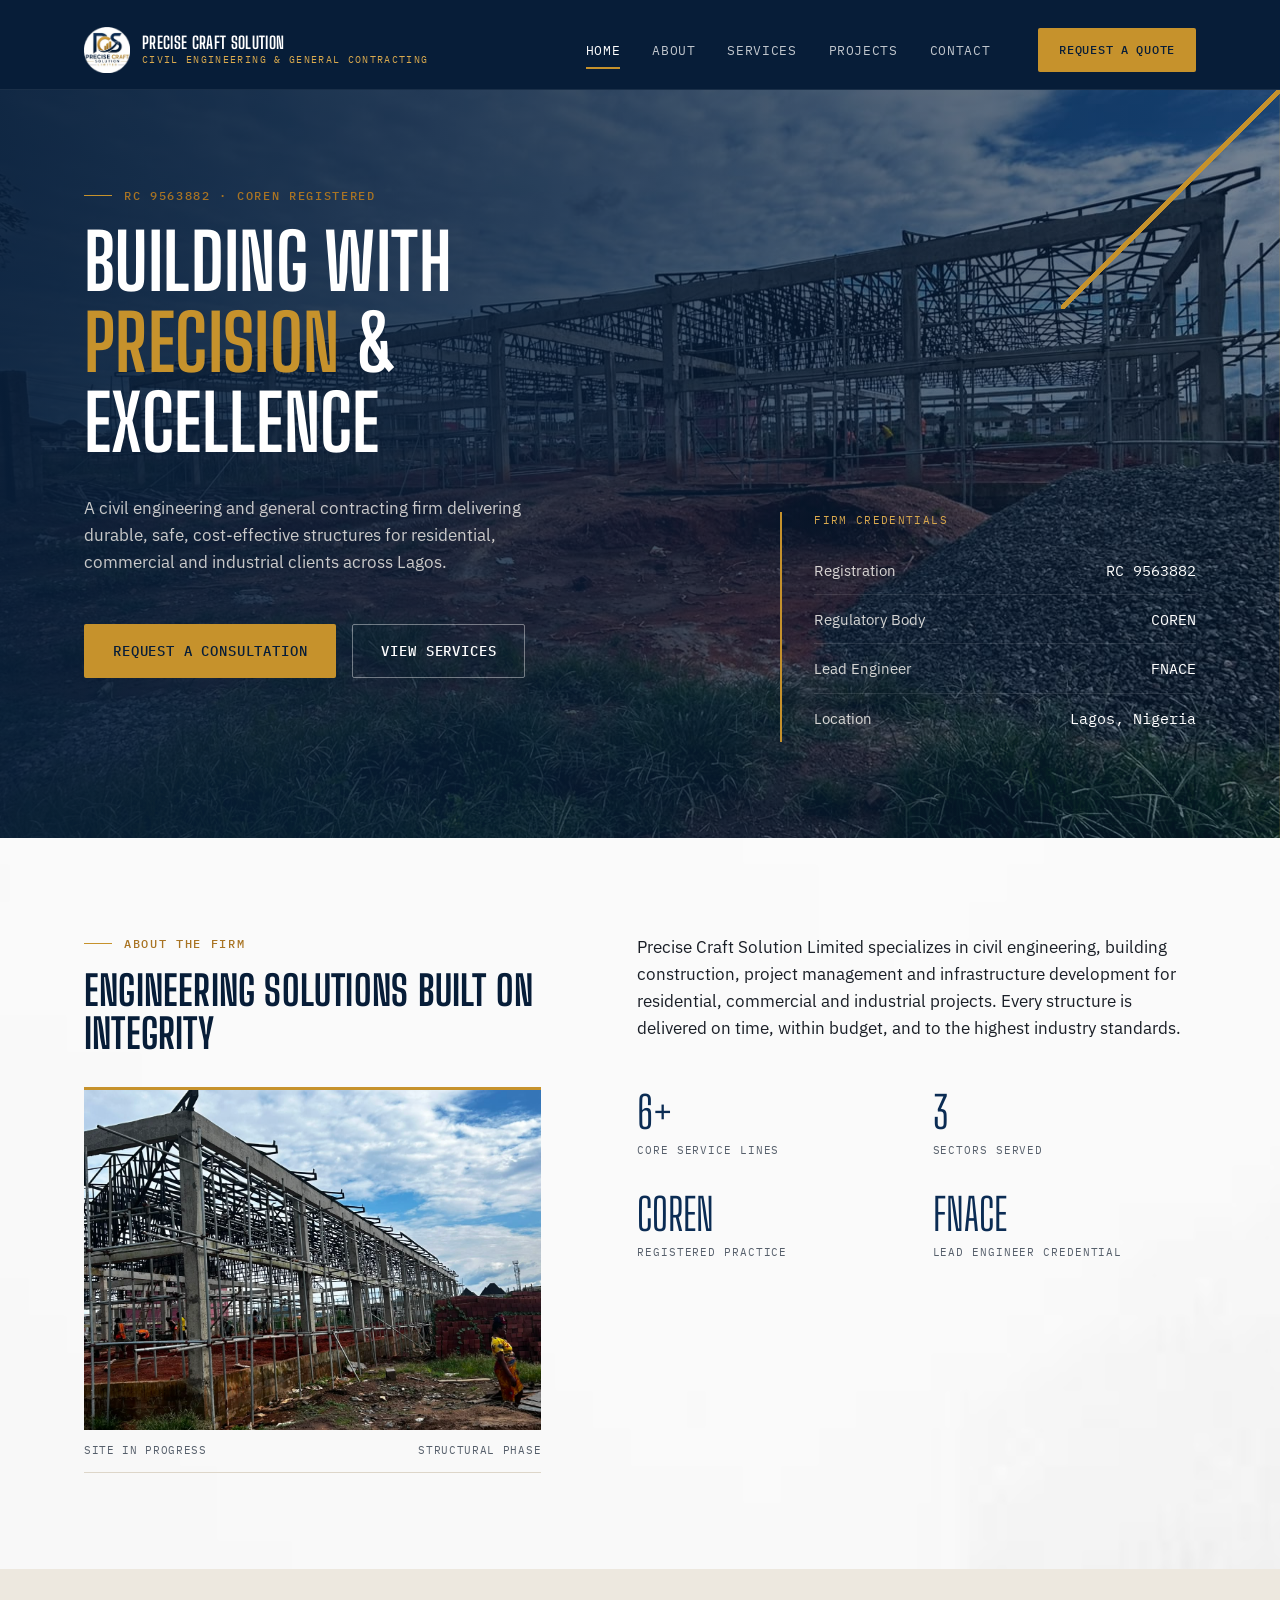
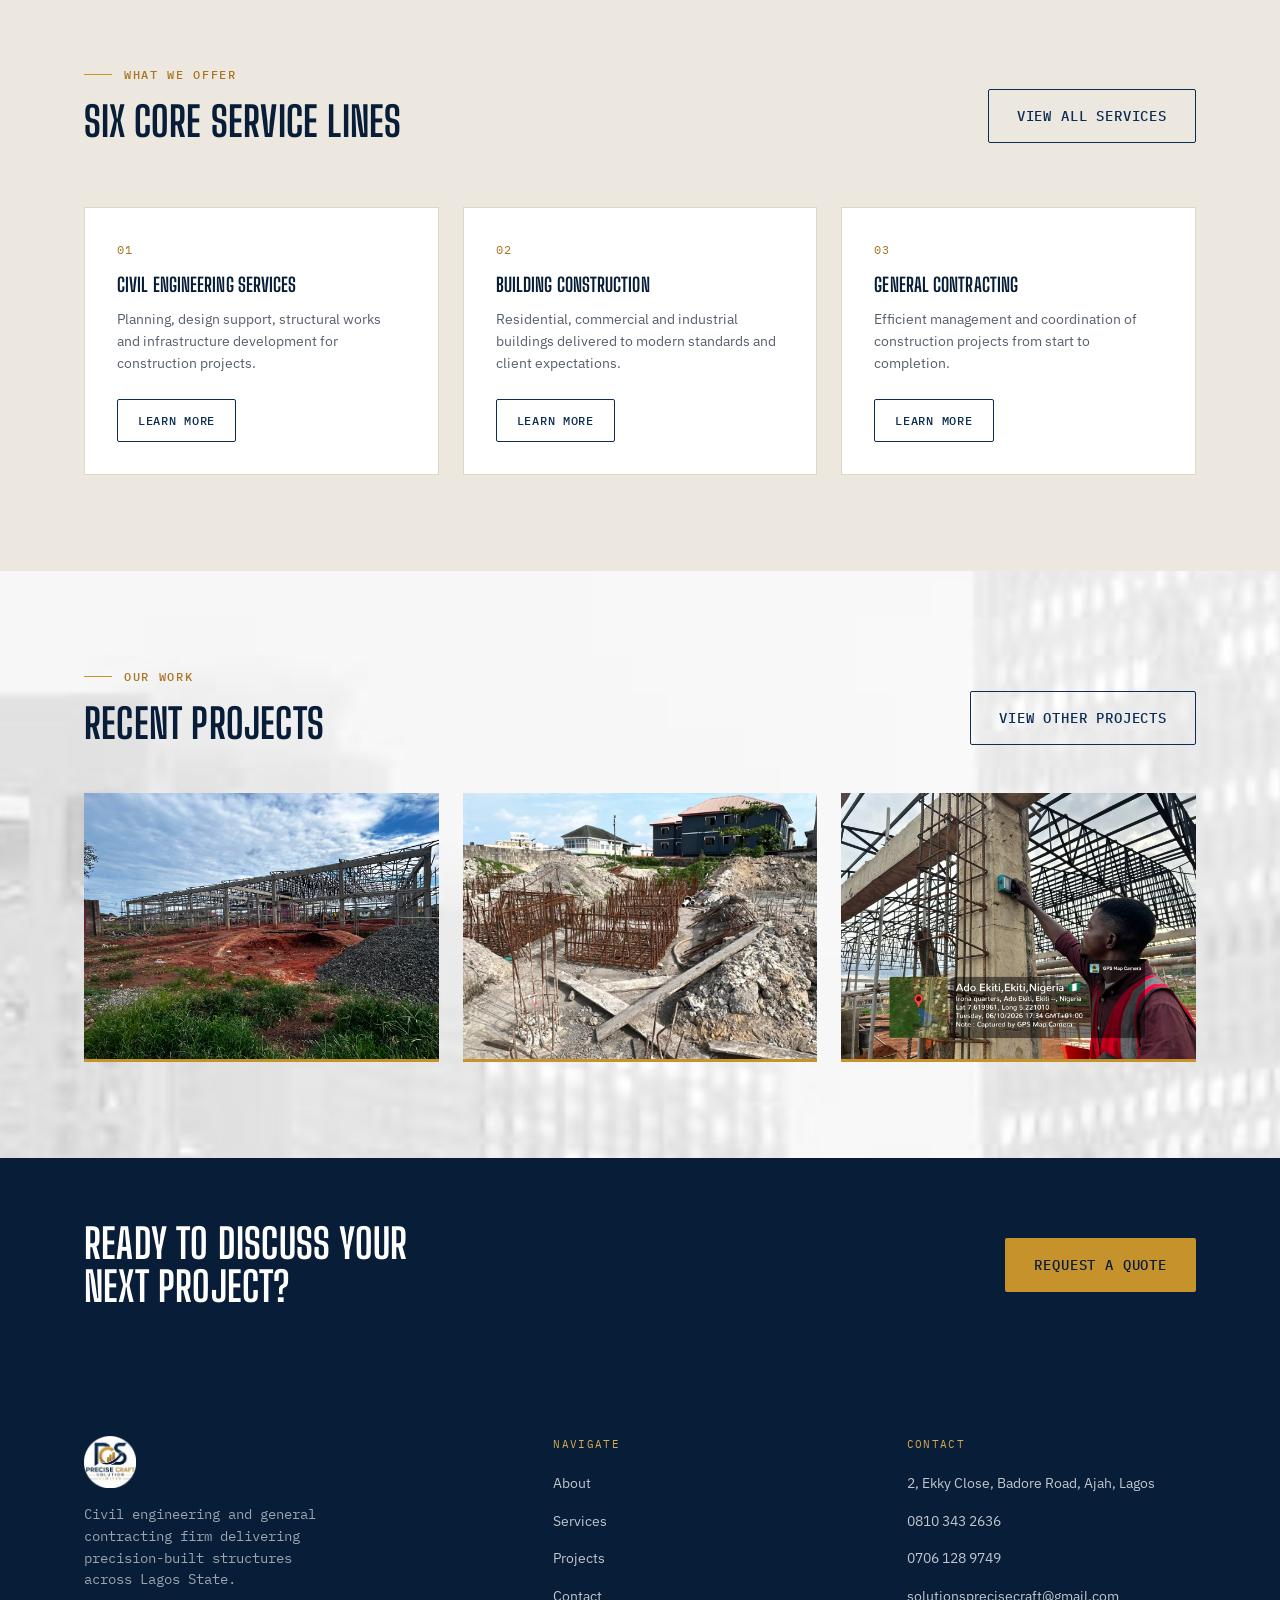
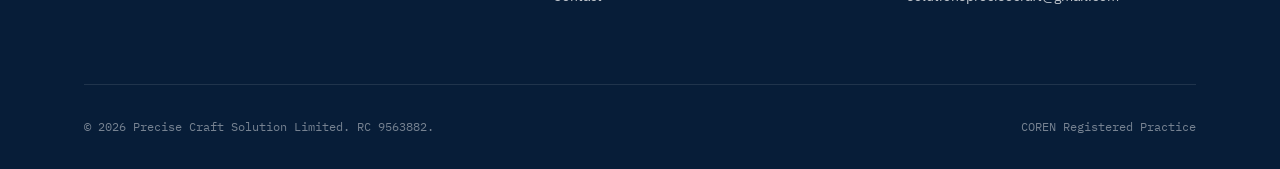
==== commit 2b0033c4: "google setup" ====
--- a/index.html
+++ b/index.html
@@ -1,14 +1,25 @@
-<!DOCTYPE html>
+<!doctype html>
 <html lang="en" class="no-js">
-<head>
-  <script>document.documentElement.classList.replace('no-js','js');</script>
-  <link rel="preload" as="image" href="assets/images/logo.png">
-  <meta charset="UTF-8">
-  <meta name="viewport" content="width=device-width, initial-scale=1.0">
-  <title>Precise Craft Solution Limited | Civil Engineering & General Contracting</title>
-  <meta name="description" content="Precise Craft Solution Limited is a COREN-registered civil engineering and general contracting firm delivering building construction, road works, renovation and project management across Lagos.">
-  
-   <meta
+  <head>
+    <script>
+      document.documentElement.classList.replace("no-js", "js");
+    </script>
+    <link
+      rel="preload"
+      as="image"
+      href="assets/images/works/IMG-20261025-WA0108.jpg"
+    />
+    <meta charset="UTF-8" />
+    <meta name="viewport" content="width=device-width, initial-scale=1.0" />
+    <title>
+      Precise Craft Solution Limited | Civil Engineering & General Contracting
+    </title>
+    <meta
+      name="description"
+      content="Precise Craft Solution Limited is a COREN-registered civil engineering and general contracting firm delivering building construction, road works, renovation and project management across Lagos."
+    />
+
+    <meta
       property="og:title"
       content="Precise Craft Solution Limited | Civil Engineering & General Contracting"
     />
@@ -16,210 +27,348 @@
       property="og:description"
       content="Precise Craft Solution Limited is a COREN-registered civil engineering and general contracting firm delivering building construction, road works, renovation and project management across Lagos"
     />
-    <meta property="og:image" content="assets/images/logo.png" />
-    <meta property="og:url" content="https://precisecraftsolution.netlify.app" />
+    <link rel="canonical" href="https://precisecraftsolution.com.ng/" />
+    <meta
+      property="og:image"
+      content="https://precisecraftsolution.com.ng/assets/images/logo.png"
+    />
+    <meta property="og:url" content="https://precisecraftsolution.com.ng" />
     <meta property="og:type" content="website" />
     <meta name="twitter:card" content="summary_large_image" />
 
-
-  <link rel="preconnect" href="https://fonts.googleapis.com">
-  <link rel="preconnect" href="https://fonts.gstatic.com" crossorigin>
-  <link href="https://fonts.googleapis.com/css2?family=Big+Shoulders+Display:wght@600;700;800&family=IBM+Plex+Sans:wght@400;500;600&family=IBM+Plex+Mono:wght@400;500&display=swap" rel="stylesheet">
-   
-    <link rel="icon" type="image/png" sizes="192x192" href="assets/Dsfavicon_io/android-chrome-192x192.png">
-    <link rel="icon" type="image/png" sizes="512x512" href="assets/Dsfavicon_io/android-chrome-512x512.png">
-   <link rel="apple-touch-icon" sizes="180x180" href="assets/Dsfavicon_io/apple-touch-icon.png">
-   <link rel="icon" type="image/png" sizes="32x32" href="assets/Dsfavicon_io/favicon-16x16.png">
-   <link rel="icon" type="image/png" sizes="16x16" href="assets/Dsfavicon_io/favicon-32x32.png">
-   <link rel="manifest" href="assets/Dsfavicon_io/site.webmanifest">
-
-  <link rel="stylesheet" href="css/variables.css">
-  <link rel="stylesheet" href="css/base.css">
-  <link rel="stylesheet" href="css/typography.css">
-  <link rel="stylesheet" href="css/components.css">
-  <link rel="stylesheet" href="css/home.css">
-
-</head>
-<body>
-   <!-- Page Loader -->
+    <link rel="preconnect" href="https://fonts.googleapis.com" />
+    <link rel="preconnect" href="https://fonts.gstatic.com" crossorigin />
+    <link
+      href="https://fonts.googleapis.com/css2?family=Big+Shoulders+Display:wght@600;700;800&family=IBM+Plex+Sans:wght@400;500;600&family=IBM+Plex+Mono:wght@400;500&display=swap"
+      rel="stylesheet"
+    />
+
+    <link
+      rel="icon"
+      type="image/png"
+      sizes="192x192"
+      href="assets/Dsfavicon_io/android-chrome-192x192.png"
+    />
+    <link
+      rel="icon"
+      type="image/png"
+      sizes="512x512"
+      href="assets/Dsfavicon_io/android-chrome-512x512.png"
+    />
+    <link
+      rel="apple-touch-icon"
+      sizes="180x180"
+      href="assets/Dsfavicon_io/apple-touch-icon.png"
+    />
+    <link
+      rel="icon"
+      type="image/png"
+      sizes="32x32"
+      href="assets/Dsfavicon_io/favicon-16x16.png"
+    />
+    <link
+      rel="icon"
+      type="image/png"
+      sizes="16x16"
+      href="assets/Dsfavicon_io/favicon-32x32.png"
+    />
+    <link rel="manifest" href="assets/Dsfavicon_io/site.webmanifest" />
+
+    <link rel="stylesheet" href="css/variables.css" />
+    <link rel="stylesheet" href="css/base.css" />
+    <link rel="stylesheet" href="css/typography.css" />
+    <link rel="stylesheet" href="css/components.css" />
+    <link rel="stylesheet" href="css/home.css" />
+  </head>
+  <body>
+    <!-- Page Loader -->
     <div class="page-loader" id="pageLoader">
-      <div class="loader-logo"><img src="assets/images/logo.png"></div>
+      <div class="loader-logo"><img src="assets/images/logo.png" /></div>
       <div class="loader-bar"><div class="loader-fill"></div></div>
     </div>
 
-  <a href="#main" class="visually-hidden">Skip to main content</a>
-
-  <header class="site-header">
-    <div class="container site-header__inner">
-      <a href="index.html" class="site-header__brand">
-        <img src="assets/images/logo.png" alt="Precise Craft Solution Limited logo">
-        <span class="site-header__brand-text">Precise Craft Solution
-          <span>Civil Engineering &amp; General Contracting</span>
-        </span>
-      </a>
-
-      <nav class="site-nav" aria-label="Primary">
-        <ul class="site-nav__list">
-          <li><a href="index.html" aria-current="page">Home</a></li>
-          <li><a href="about.html">About</a></li>
-          <li><a href="services.html">Services</a></li>
-          <li><a href="capabilities.html">Projects</a></li>
-          <li><a href="contact.html">Contact</a></li>
-        </ul>
-        <a href="contact.html" class="btn btn-primary btn-small">Request a Quote</a>
-      </nav>
-
-      <button class="nav-toggle" aria-label="Toggle menu" aria-expanded="false">
-        <span></span><span></span><span></span>
-      </button>
-    </div>
-  </header>
-
-  <main id="main">
-
-    <!-- HERO -->
-    <section class="hero">
-      <div class="container hero__grid">
-        <div>
-          <p class="eyebrow">RC 9563882 · COREN Registered</p>
-          <h1 class="hero__headline">Building With <em>Precision</em> &amp; Excellence</h1>
-          <p class="hero__lead">A civil engineering and general contracting firm delivering durable, safe, cost-effective structures for residential, commercial and industrial clients across Lagos.</p>
-          <div class="hero__actions">
-            <a href="contact.html" class="btn btn-primary">Request a Consultation</a>
-            <a href="services.html" class="btn btn-outline-light">View Services</a>
-          </div>
-        </div>
-
-        <div class="hero__panel">
-          <p class="hero__panel-label">Firm Credentials</p>
-          <ul class="hero__panel-list">
-            <li><span>Registration</span><span>RC 9563882</span></li>
-            <li><span>Regulatory Body</span><span>COREN</span></li>
-            <li><span>Lead Engineer</span><span>FNACE</span></li>
-            <li><span>Location</span><span>Lagos, Nigeria</span></li>
-          </ul>
-        </div>
-      </div>
-    </section>
-
-    <!-- INTRO / CAPACITY -->
-    <section class="intro">
-      <div class="container intro__grid">
-        <div>
-          <p class="eyebrow">About The Firm</p>
-          <h2>Engineering Solutions Built On Integrity</h2>
-          <div class="intro__media reveal" style="margin-top: var(--space-6);">
-            <img src="assets/images/works/IMG-20261025-WA0107.jpg" alt="Concrete building structure under construction with scaffolding and site crane" loading="lazy">
-            <div class="intro__media-caption">
-              <span>Site In Progress</span>
-              <span>Structural Phase</span>
-            </div>
-          </div>
-        </div>
-        <div>
-          <p class="lead">Precise Craft Solution Limited specializes in civil engineering, building construction, project management and infrastructure development for residential, commercial and industrial projects. Every structure is delivered on time, within budget, and to the highest industry standards.</p>
-
-          <div class="intro__stats reveal">
-            <div>
-              <div class="stat__number">6+</div>
-              <div class="stat__label">Core Service Lines</div>
-            </div>
-            <div>
-              <div class="stat__number">3</div>
-              <div class="stat__label">Sectors Served</div>
-            </div>
-            <div>
-              <div class="stat__number">COREN</div>
-              <div class="stat__label">Registered Practice</div>
-            </div>
-            <div>
-              <div class="stat__number">FNACE</div>
-              <div class="stat__label">Lead Engineer Credential</div>
-            </div>
-          </div>
-        </div>
-      </div>
-    </section>
-
-    <!-- SERVICES PREVIEW -->
-    <section class="services-preview">
-      <div class="container">
-        <div class="services-preview__header">
-          <div>
-            <p class="eyebrow">What We Offer</p>
-            <h2>Six Core Service Lines</h2>
-          </div>
-          <a href="services.html" class="btn btn-outline-dark">View All Services</a>
-        </div>
-
-        <div class="service-grid">
-          <article class="card reveal">
-            <div class="card__index">01</div>
-            <h3 class="card__title">Civil Engineering Services</h3>
-            <p class="card__text">Planning, design support, structural works and infrastructure development for construction projects.</p>
-            <a href="services.html#civil-engineering" class="btn btn-outline-dark btn-small">Learn More</a>
-          </article>
-
-          <article class="card reveal">
-            <div class="card__index">02</div>
-            <h3 class="card__title">Building Construction</h3>
-            <p class="card__text">Residential, commercial and industrial buildings delivered to modern standards and client expectations.</p>
-            <a href="services.html#building-construction" class="btn btn-outline-dark btn-small">Learn More</a>
-          </article>
-
-          <article class="card reveal">
-            <div class="card__index">03</div>
-            <h3 class="card__title">General Contracting</h3>
-            <p class="card__text">Efficient management and coordination of construction projects from start to completion.</p>
-            <a href="services.html#general-contracting" class="btn btn-outline-dark btn-small">Learn More</a>
-          </article>
-        </div>
-      </div>
-    </section>
-
-    <!-- CTA BAND -->
-    <section class="cta-band">
-      <div class="container cta-band__inner">
-        <h2>Ready To Discuss Your Next Project?</h2>
-        <a href="contact.html" class="btn btn-primary">Request a Quote</a>
-      </div>
-    </section>
-
-  </main>
-
-  <footer class="site-footer">
-    <div class="container">
-      <div class="footer-grid">
-        <div>
-          <img src="assets/images/logo.png" alt="Precise Craft Solution Limited" style="height:52px;width:52px;">
-          <p class="footer-brand__text">Civil engineering and general contracting firm delivering precision-built structures across Lagos State.</p>
-        </div>
-        <div>
-          <p class="footer-heading">Navigate</p>
-          <ul class="footer-list">
+    <a href="#main" class="visually-hidden">Skip to main content</a>
+
+    <header class="site-header">
+      <div class="container site-header__inner">
+        <a href="index.html" class="site-header__brand">
+          <img
+            src="assets/images/logo.png"
+            alt="Precise Craft Solution Limited logo"
+          />
+          <span class="site-header__brand-text"
+            >Precise Craft Solution
+            <span>Civil Engineering &amp; General Contracting</span>
+          </span>
+        </a>
+
+        <nav class="site-nav" aria-label="Primary">
+          <ul class="site-nav__list">
+            <li><a href="index.html" aria-current="page">Home</a></li>
             <li><a href="about.html">About</a></li>
             <li><a href="services.html">Services</a></li>
             <li><a href="capabilities.html">Projects</a></li>
             <li><a href="contact.html">Contact</a></li>
           </ul>
-        </div>
-        <div>
-          <p class="footer-heading">Contact</p>
-          <ul class="footer-list">
-            <li><span>2, Ekky Close, Badore Road, Ajah, Lagos</span></li>
-            <li><a href="https://wa.me/2348103432636">0810 343 2636</a></li>
-            <li><a href="tel:+2347061289749" target="_blank">0706 128 9749</a></li>
-            <li><a href="mailto:solutionsprecisecraft@gmail.com">solutionsprecisecraft@gmail.com</a></li>
-          </ul>
-        </div>
+          <a href="contact.html" class="btn btn-primary btn-small"
+            >Request a Quote</a
+          >
+        </nav>
+
+        <button
+          class="nav-toggle"
+          aria-label="Toggle menu"
+          aria-expanded="false"
+        >
+          <span></span><span></span><span></span>
+        </button>
       </div>
-      <div class="footer-bottom">
-        <span>&copy; 2026 Precise Craft Solution Limited. RC 9563882.</span>
-        <span>COREN Registered Practice</span>
+    </header>
+
+    <main id="main">
+      <!-- HERO -->
+      <section class="hero">
+        <div class="container hero__grid">
+          <div>
+            <p class="eyebrow">RC 9563882 · COREN Registered</p>
+            <h1 class="hero__headline">
+              Building With <em>Precision</em> &amp; Excellence
+            </h1>
+            <p class="hero__lead">
+              A civil engineering and general contracting firm delivering
+              durable, safe, cost-effective structures for residential,
+              commercial and industrial clients across Lagos.
+            </p>
+            <div class="hero__actions">
+              <a href="contact.html" class="btn btn-primary"
+                >Request a Consultation</a
+              >
+              <a href="services.html" class="btn btn-outline-light"
+                >View Services</a
+              >
+            </div>
+          </div>
+
+          <div class="hero__panel">
+            <p class="hero__panel-label">Firm Credentials</p>
+            <ul class="hero__panel-list">
+              <li><span>Registration</span><span>RC 9563882</span></li>
+              <li><span>Regulatory Body</span><span>COREN</span></li>
+              <li><span>Lead Engineer</span><span>FNACE</span></li>
+              <li><span>Location</span><span>Lagos, Nigeria</span></li>
+            </ul>
+          </div>
+        </div>
+      </section>
+
+      <!-- INTRO / CAPACITY -->
+      <section class="intro">
+        <div class="container intro__grid">
+          <div>
+            <p class="eyebrow">About The Firm</p>
+            <h2>Engineering Solutions Built On Integrity</h2>
+            <div class="intro__media reveal" style="margin-top: var(--space-6)">
+              <img
+                src="assets/images/works/IMG-20261025-WA0107.jpg"
+                alt="Concrete building structure under construction with scaffolding and site crane"
+                loading="lazy"
+              />
+              <div class="intro__media-caption">
+                <span>Site In Progress</span>
+                <span>Structural Phase</span>
+              </div>
+            </div>
+          </div>
+          <div>
+            <p class="lead">
+              Precise Craft Solution Limited specializes in civil engineering,
+              building construction, project management and infrastructure
+              development for residential, commercial and industrial projects.
+              Every structure is delivered on time, within budget, and to the
+              highest industry standards.
+            </p>
+
+            <div class="intro__stats reveal">
+              <div>
+                <div class="stat__number">6+</div>
+                <div class="stat__label">Core Service Lines</div>
+              </div>
+              <div>
+                <div class="stat__number">3</div>
+                <div class="stat__label">Sectors Served</div>
+              </div>
+              <div>
+                <div class="stat__number">COREN</div>
+                <div class="stat__label">Registered Practice</div>
+              </div>
+              <div>
+                <div class="stat__number">FNACE</div>
+                <div class="stat__label">Lead Engineer Credential</div>
+              </div>
+            </div>
+          </div>
+        </div>
+      </section>
+
+      <!-- SERVICES PREVIEW -->
+      <section class="services-preview">
+        <div class="container">
+          <div class="services-preview__header">
+            <div>
+              <p class="eyebrow">What We Offer</p>
+              <h2>Six Core Service Lines</h2>
+            </div>
+            <a href="services.html" class="btn btn-outline-dark"
+              >View All Services</a
+            >
+          </div>
+
+          <div class="service-grid">
+            <article class="card reveal">
+              <div class="card__index">01</div>
+              <h3 class="card__title">Civil Engineering Services</h3>
+              <p class="card__text">
+                Planning, design support, structural works and infrastructure
+                development for construction projects.
+              </p>
+              <a
+                href="services.html#civil-engineering"
+                class="btn btn-outline-dark btn-small"
+                >Learn More</a
+              >
+            </article>
+
+            <article class="card reveal">
+              <div class="card__index">02</div>
+              <h3 class="card__title">Building Construction</h3>
+              <p class="card__text">
+                Residential, commercial and industrial buildings delivered to
+                modern standards and client expectations.
+              </p>
+              <a
+                href="services.html#building-construction"
+                class="btn btn-outline-dark btn-small"
+                >Learn More</a
+              >
+            </article>
+
+            <article class="card reveal">
+              <div class="card__index">03</div>
+              <h3 class="card__title">General Contracting</h3>
+              <p class="card__text">
+                Efficient management and coordination of construction projects
+                from start to completion.
+              </p>
+              <a
+                href="services.html#general-contracting"
+                class="btn btn-outline-dark btn-small"
+                >Learn More</a
+              >
+            </article>
+          </div>
+        </div>
+      </section>
+
+      <!-- RECENT WORK -->
+      <section class="recent-work">
+        <div class="container">
+          <div class="recent-work__header">
+            <div>
+              <p class="eyebrow">Our Work</p>
+              <h2>Recent Projects</h2>
+            </div>
+            <a href="capabilities.html" class="btn btn-outline-dark"
+              >View Other Projects</a
+            >
+          </div>
+
+          <div class="recent-work__grid">
+            <figure class="recent-work__item reveal">
+              <img
+                src="assets/images/works/IMG-20261025-WA0100.jpg"
+                alt=""
+                loading="lazy"
+                width="800"
+                height="600"
+              />
+            </figure>
+            <figure class="recent-work__item reveal">
+              <img
+                src="assets/images/works/IMG-20261025-WA0121.jpg"
+                alt=""
+                loading="lazy"
+                width="800"
+                height="600"
+              />
+            </figure>
+            <figure class="recent-work__item reveal">
+              <img
+                src="assets/images/works/IMG-20261025-WA0103.jpg"
+                alt=""
+                loading="lazy"
+                width="800"
+                height="600"
+              />
+            </figure>
+          </div>
+        </div>
+      </section>
+
+      <!-- CTA BAND -->
+      <section class="cta-band">
+        <div class="container cta-band__inner">
+          <h2>Ready To Discuss Your Next Project?</h2>
+          <a href="contact.html" class="btn btn-primary">Request a Quote</a>
+        </div>
+      </section>
+    </main>
+
+    <footer class="site-footer">
+      <div class="container">
+        <div class="footer-grid">
+          <div>
+            <img
+              src="assets/images/logo.png"
+              alt="Precise Craft Solution Limited"
+              style="height: 52px; width: 52px"
+            />
+            <p class="footer-brand__text">
+              Civil engineering and general contracting firm delivering
+              precision-built structures across Lagos State.
+            </p>
+          </div>
+          <div>
+            <p class="footer-heading">Navigate</p>
+            <ul class="footer-list">
+              <li><a href="about.html">About</a></li>
+              <li><a href="services.html">Services</a></li>
+              <li><a href="capabilities.html">Projects</a></li>
+              <li><a href="contact.html">Contact</a></li>
+            </ul>
+          </div>
+          <div>
+            <p class="footer-heading">Contact</p>
+            <ul class="footer-list">
+              <li><span>2, Ekky Close, Badore Road, Ajah, Lagos</span></li>
+              <li><a href="https://wa.me/2348103432636">0810 343 2636</a></li>
+              <li>
+                <a href="tel:+2347061289749" target="_blank">0706 128 9749</a>
+              </li>
+              <li>
+                <a href="mailto:solutionsprecisecraft@gmail.com"
+                  >solutionsprecisecraft@gmail.com</a
+                >
+              </li>
+            </ul>
+          </div>
+        </div>
+        <div class="footer-bottom">
+          <span>&copy; 2026 Precise Craft Solution Limited. RC 9563882.</span>
+          <span>COREN Registered Practice</span>
+        </div>
       </div>
-    </div>
-  </footer>
-
-  <script src="js/main.js"></script>
-</body>
+    </footer>
+
+    <script src="js/main.js"></script>
+  </body>
 </html>
--- a/css/home.css
+++ b/css/home.css
@@ -170,6 +170,46 @@
   color: var(--steel-600);
   margin-top: var(--space-2);
 }
+/* ---- Recent Work ---- */
+.recent-work {
+  padding-block: var(--space-9);
+}
+
+.recent-work__header {
+  display: flex;
+  justify-content: space-between;
+  align-items: flex-end;
+  gap: var(--space-6);
+  margin-bottom: var(--space-7);
+  flex-wrap: wrap;
+}
+
+.recent-work__grid {
+  display: grid;
+  grid-template-columns: repeat(3, 1fr);
+  gap: var(--space-5);
+}
+
+.recent-work__item {
+  margin: 0;
+  overflow: hidden;
+  border-bottom: 3px solid var(--gold-500);
+}
+
+.recent-work__item img {
+  width: 100%;
+  aspect-ratio: 4 / 3;
+  object-fit: cover;
+  transition: transform var(--duration-slow) var(--ease);
+}
+
+.recent-work__item:hover img {
+  transform: scale(1.04);
+}
+
+@media (max-width: 760px) {
+  .recent-work__grid { grid-template-columns: 1fr; }
+}
 
 @media (max-width: 860px) {
   .intro__grid { grid-template-columns: 1fr; }
@@ -229,7 +269,7 @@
   .hero {
     background-image:
       linear-gradient(rgba(7, 29, 56, 0.86), rgba(7, 29, 56, 0.86)),
-      url('../assets/images/logo.png');
+      url('../assets/images/works/IMG-20261025-WA0108.jpg');
   }
 }
 
